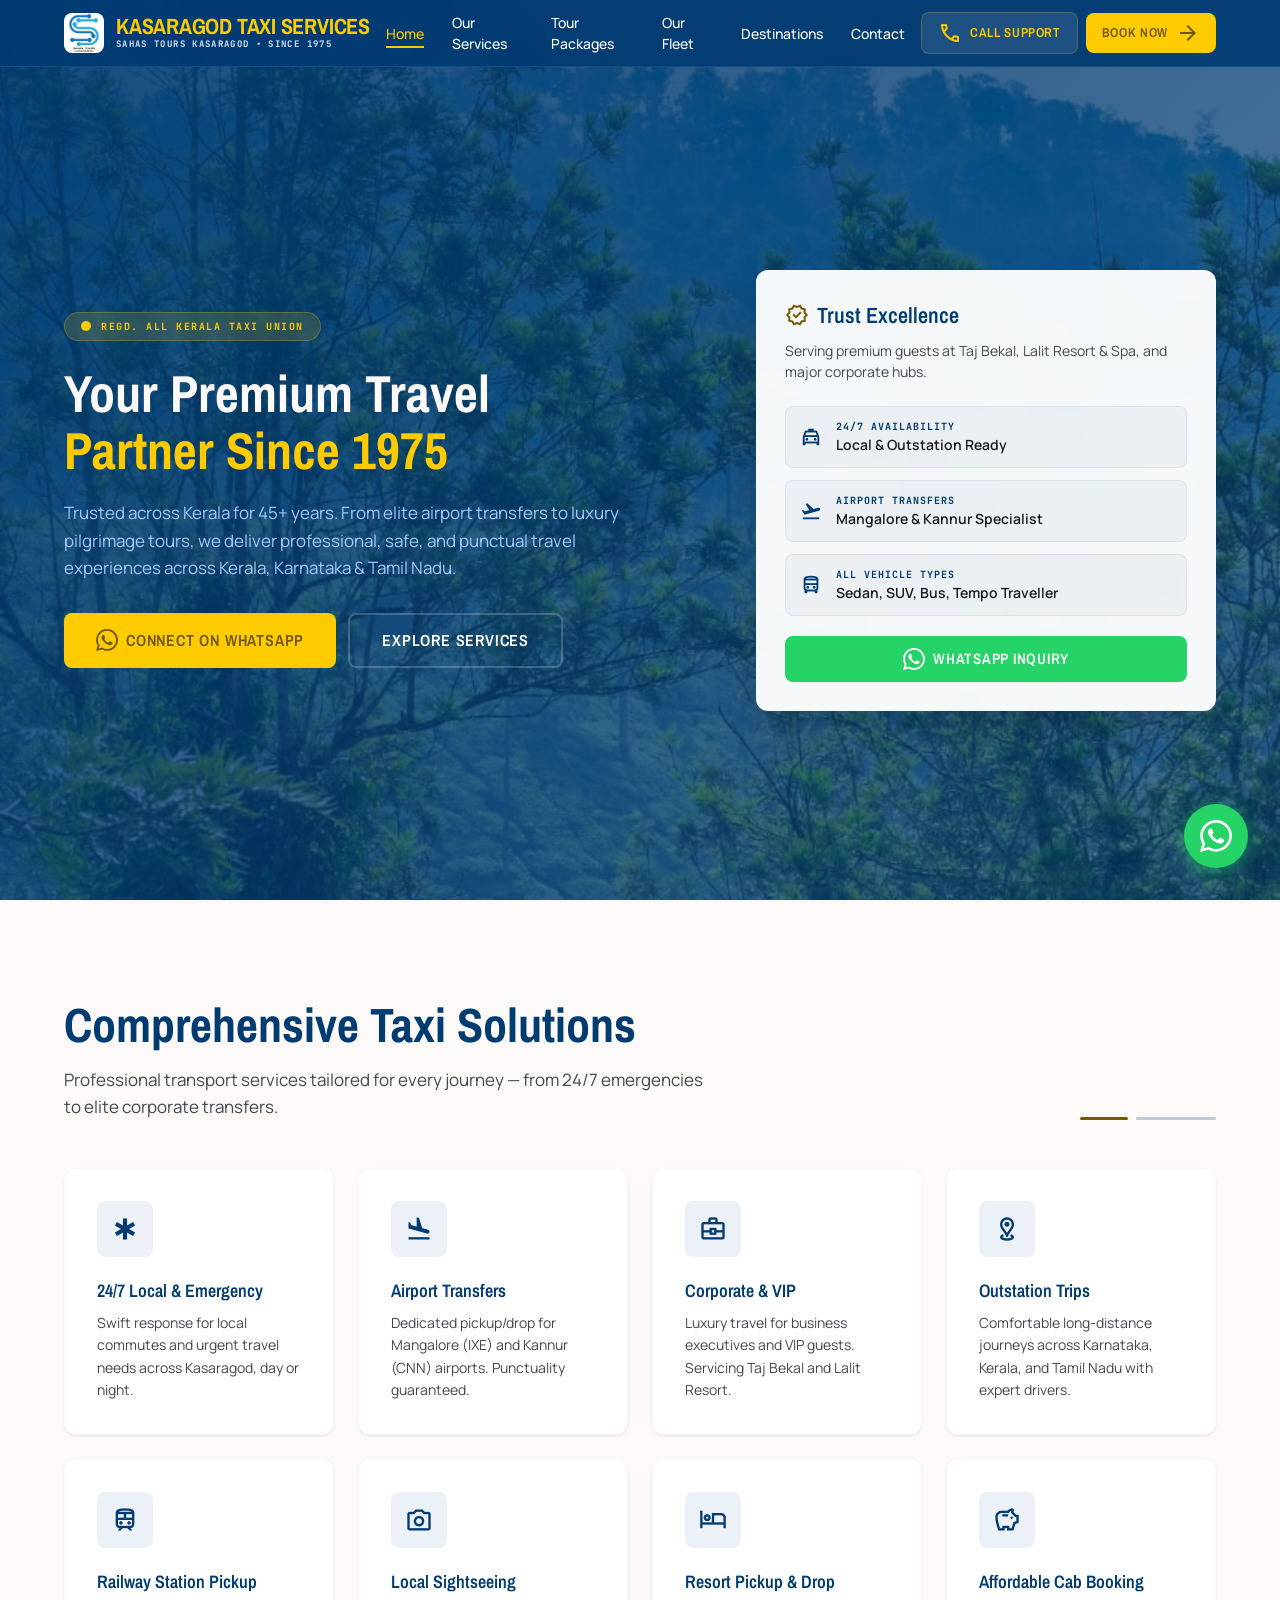
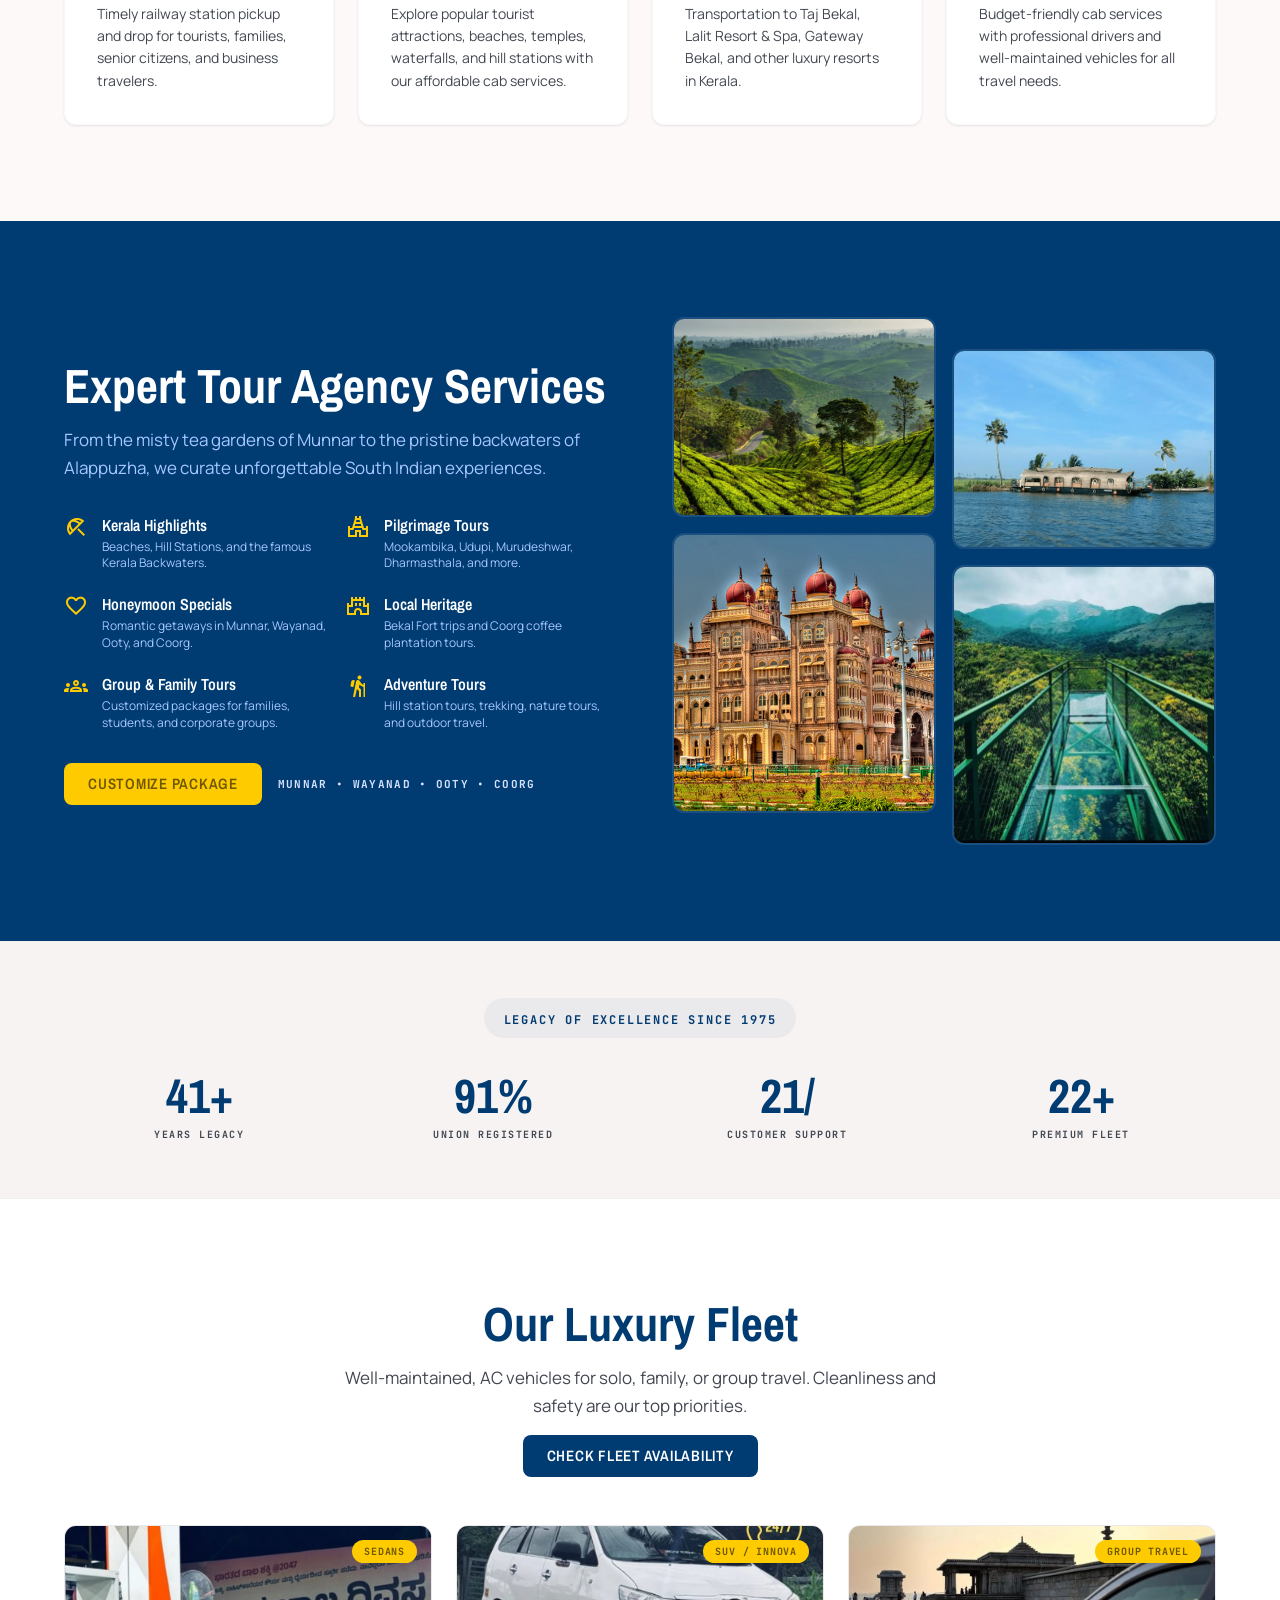
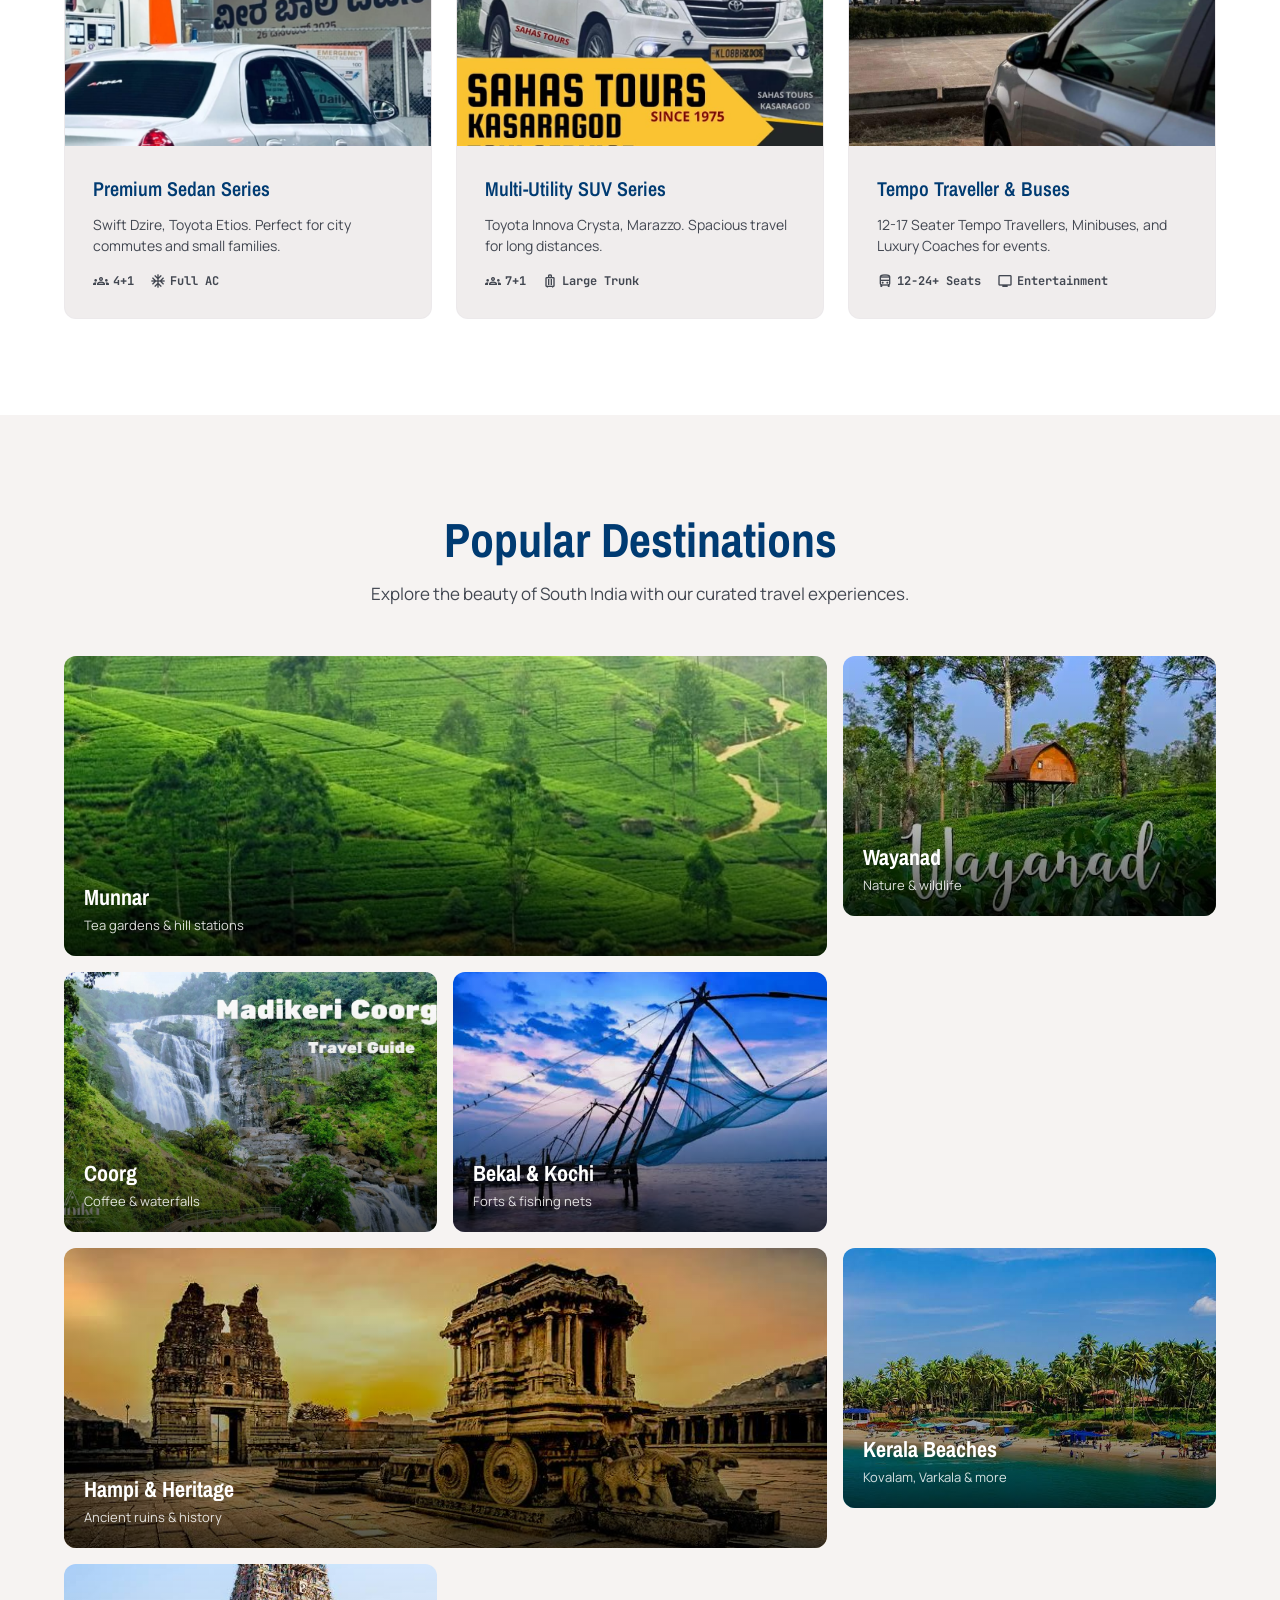
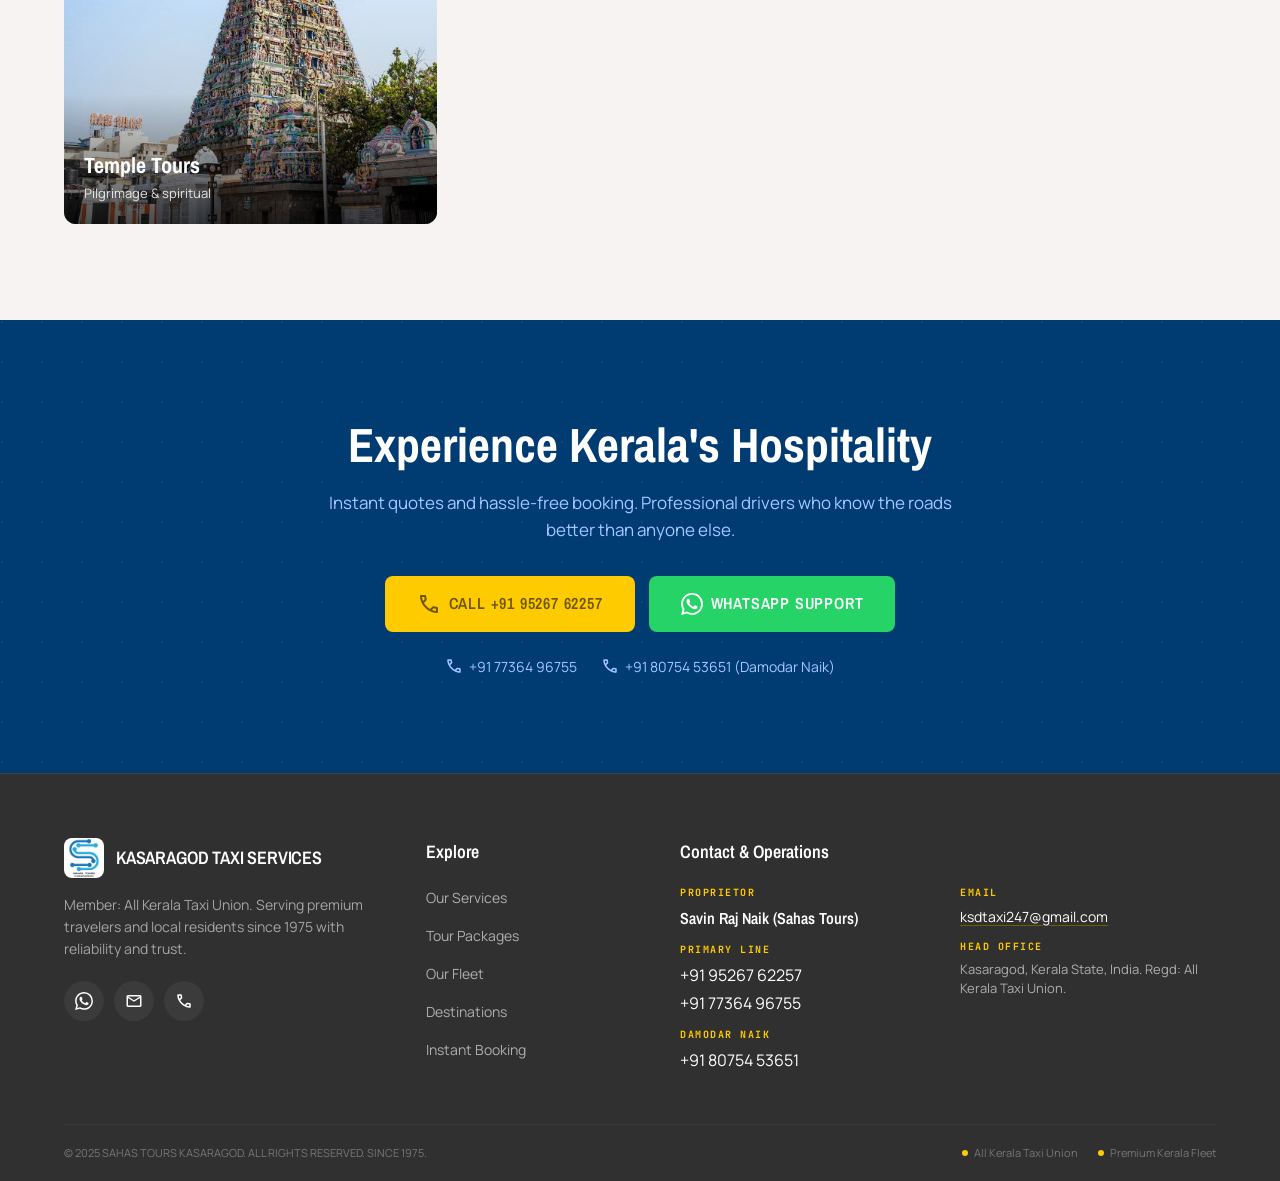
==== index.html @ 92fb3fad "first commit" ====
<!DOCTYPE html>
<html lang="en">
<head>
    <meta charset="UTF-8">
    <meta name="viewport" content="width=device-width, initial-scale=1.0">
    <title>KASARAGOD TAXI SERVICES – SAHAS TOURS KASARAGOD | Premium Taxi & Tour Services Since 1975</title>
    <meta name="description" content="KASARAGOD TAXI SERVICES SAHAS TOURS KASARAGOD offers 24/7 taxi services, airport transfers, Kerala tour packages, and outstation travel. Regd. All Kerala Taxi Union. Call +91 95267 62257.">
    <meta name="keywords" content="Kasaragod taxi, taxi service Kasaragod, Sahas Tours, Kerala tour packages, airport taxi Mangalore, airport taxi Kannur, outstation taxi, Bekal taxi, pilgrimage tours Kerala">
    <meta name="author" content="Kasaragod Taxi Services Sahas Tours Kasaragod">
    <meta name="robots" content="index, follow">

    <!-- Open Graph -->
    <meta property="og:title" content="KASARAGOD TAXI SERVICES – SAHAS TOURS KASARAGOD">
    <meta property="og:description" content="Premium 24/7 taxi & tour services in Kasaragod since 1975. Airport transfers, Kerala tours, outstation travel.">
    <meta property="og:type" content="website">
    <meta property="og:image" content="imgs/logo-blue.jpg">

    <!-- Fonts -->
    <link rel="preconnect" href="https://fonts.googleapis.com">
    <link rel="preconnect" href="https://fonts.gstatic.com" crossorigin>
    <link href="https://fonts.googleapis.com/css2?family=Archivo+Narrow:ital,wght@0,400;0,600;0,700;1,700&family=Manrope:wght@400;500;600;700&family=JetBrains+Mono:wght@700&display=swap" rel="stylesheet">
    <link href="https://fonts.googleapis.com/css2?family=Material+Symbols+Outlined:wght,FILL@100..700,0..1&display=swap" rel="stylesheet">

    <link rel="stylesheet" href="styles.css">
    <link rel="icon" type="image/jpeg" href="imgs/logo-blue.jpg">
</head>
<body>

    <!-- ===================== FLOATING WHATSAPP BUTTON ===================== -->
    <a href="https://wa.me/message/MFUY7YNBQMO7P1" target="_blank" rel="noopener noreferrer" class="whatsapp-float" id="whatsapp-float" aria-label="Chat on WhatsApp">
        <svg viewBox="0 0 24 24" fill="currentColor" width="32" height="32">
            <path d="M17.472 14.382c-.297-.149-1.758-.867-2.03-.967-.273-.099-.471-.148-.67.15-.197.297-.767.966-.94 1.164-.173.199-.347.223-.644.075-.297-.15-1.255-.463-2.39-1.475-.883-.788-1.48-1.761-1.653-2.059-.173-.297-.018-.458.13-.606.134-.133.298-.347.446-.52.149-.174.198-.298.298-.497.099-.198.05-.371-.025-.52-.075-.149-.669-1.612-.916-2.207-.242-.579-.487-.5-.669-.51-.173-.008-.371-.01-.57-.01-.198 0-.52.074-.792.372-.272.297-1.04 1.016-1.04 2.479 0 1.462 1.065 2.875 1.213 3.074.149.198 2.096 3.2 5.077 4.487.709.306 1.262.489 1.694.625.712.227 1.36.195 1.871.118.571-.085 1.758-.719 2.006-1.413.248-.694.248-1.289.173-1.413-.074-.124-.272-.198-.57-.347m-5.421 7.403h-.004a9.87 9.87 0 01-5.031-1.378l-.361-.214-3.741.982.998-3.648-.235-.374a9.86 9.86 0 01-1.51-5.26c.001-5.45 4.436-9.884 9.888-9.884 2.64 0 5.122 1.03 6.988 2.898a9.825 9.825 0 012.893 6.994c-.003 5.45-4.437 9.884-9.885 9.884m8.413-18.297A11.815 11.815 0 0012.05 0C5.495 0 .16 5.335.157 11.892c0 2.096.547 4.142 1.588 5.945L.057 24l6.305-1.654a11.882 11.882 0 005.683 1.448h.005c6.554 0 11.89-5.335 11.893-11.893a11.821 11.821 0 00-3.48-8.413Z"/>
        </svg>
    </a>

    <!-- ===================== HEADER / NAVIGATION ===================== -->
    <header class="header" id="header">
        <nav class="nav container">
            <a href="#home" class="nav__brand" id="nav-brand">
                <img src="imgs/logo-blue.jpg" alt="Sahas Tours Kasaragod Logo" class="nav__logo-img">
                <div class="nav__brand-text">
                    <span class="nav__title">KASARAGOD TAXI SERVICES</span>
                    <span class="nav__subtitle">SAHAS TOURS KASARAGOD • SINCE 1975</span>
                </div>
            </a>

            <div class="nav__links" id="nav-links">
                <a href="#home" class="nav__link nav__link--active">Home</a>
                <a href="#services" class="nav__link">Our Services</a>
                <a href="#tours" class="nav__link">Tour Packages</a>
                <a href="#fleet" class="nav__link">Our Fleet</a>
                <a href="#destinations" class="nav__link">Destinations</a>
                <a href="#contact" class="nav__link">Contact</a>
            </div>

            <div class="nav__actions">
                <a href="tel:+919526762257" class="btn btn--ghost-light btn--sm" id="nav-call-btn">
                    <span class="material-symbols-outlined">call</span>
                    <span class="btn__text-desktop">Call Support</span>
                </a>
                <a href="https://wa.me/message/MFUY7YNBQMO7P1" target="_blank" rel="noopener noreferrer" class="btn btn--gold btn--sm" id="nav-book-btn">
                    Book Now <span class="material-symbols-outlined">arrow_forward</span>
                </a>
                <button class="nav__hamburger" id="nav-hamburger" aria-label="Toggle navigation">
                    <span></span><span></span><span></span>
                </button>
            </div>
        </nav>

        <!-- Mobile Menu -->
        <div class="nav__mobile" id="nav-mobile">
            <a href="#home" class="nav__mobile-link">Home</a>
            <a href="#services" class="nav__mobile-link">Our Services</a>
            <a href="#tours" class="nav__mobile-link">Tour Packages</a>
            <a href="#fleet" class="nav__mobile-link">Our Fleet</a>
            <a href="#destinations" class="nav__mobile-link">Destinations</a>
            <a href="#contact" class="nav__mobile-link">Contact</a>
            <div class="nav__mobile-actions">
                <a href="tel:+919526762257" class="btn btn--gold btn--full">
                    <span class="material-symbols-outlined">call</span> Call +91 95267 62257
                </a>
                <a href="https://wa.me/message/MFUY7YNBQMO7P1" target="_blank" rel="noopener noreferrer" class="btn btn--whatsapp btn--full">
                    <svg viewBox="0 0 24 24" fill="currentColor" width="20" height="20"><path d="M17.472 14.382c-.297-.149-1.758-.867-2.03-.967-.273-.099-.471-.148-.67.15-.197.297-.767.966-.94 1.164-.173.199-.347.223-.644.075-.297-.15-1.255-.463-2.39-1.475-.883-.788-1.48-1.761-1.653-2.059-.173-.297-.018-.458.13-.606.134-.133.298-.347.446-.52.149-.174.198-.298.298-.497.099-.198.05-.371-.025-.52-.075-.149-.669-1.612-.916-2.207-.242-.579-.487-.5-.669-.51-.173-.008-.371-.01-.57-.01-.198 0-.52.074-.792.372-.272.297-1.04 1.016-1.04 2.479 0 1.462 1.065 2.875 1.213 3.074.149.198 2.096 3.2 5.077 4.487.709.306 1.262.489 1.694.625.712.227 1.36.195 1.871.118.571-.085 1.758-.719 2.006-1.413.248-.694.248-1.289.173-1.413-.074-.124-.272-.198-.57-.347m-5.421 7.403h-.004a9.87 9.87 0 01-5.031-1.378l-.361-.214-3.741.982.998-3.648-.235-.374a9.86 9.86 0 01-1.51-5.26c.001-5.45 4.436-9.884 9.888-9.884 2.64 0 5.122 1.03 6.988 2.898a9.825 9.825 0 012.893 6.994c-.003 5.45-4.437 9.884-9.885 9.884m8.413-18.297A11.815 11.815 0 0012.05 0C5.495 0 .16 5.335.157 11.892c0 2.096.547 4.142 1.588 5.945L.057 24l6.305-1.654a11.882 11.882 0 005.683 1.448h.005c6.554 0 11.89-5.335 11.893-11.893a11.821 11.821 0 00-3.48-8.413Z"/></svg>
                    WhatsApp Inquiry
                </a>
            </div>
        </div>
    </header>

    <main>
        <!-- ===================== HERO SECTION ===================== -->
        <section class="hero" id="home">
            <div class="hero__bg">
                <img src="imgs/kerala-road.jpg" alt="Sahas Tours Kasaragod Fleet" class="hero__bg-img">
                <div class="hero__overlay"></div>
            </div>
            <div class="hero__content container">
                <div class="hero__left">
                    <div class="hero__badge">
                        <span class="pulse-dot"></span>
                        <span class="hero__badge-text">REGD. ALL KERALA TAXI UNION</span>
                    </div>
                    <h1 class="hero__heading">
                        Your Premium Travel<br>
                        <span class="hero__heading--gold">Partner Since 1975</span>
                    </h1>
                    <p class="hero__description">
                        Trusted across Kerala for 45+ years. From elite airport transfers to luxury pilgrimage tours, we deliver professional, safe, and punctual travel experiences across Kerala, Karnataka & Tamil Nadu.
                    </p>
                    <div class="hero__cta">
                        <a href="https://wa.me/message/MFUY7YNBQMO7P1" target="_blank" rel="noopener noreferrer" class="btn btn--gold btn--lg" id="hero-whatsapp-btn">
                            <svg viewBox="0 0 24 24" fill="currentColor" width="22" height="22"><path d="M17.472 14.382c-.297-.149-1.758-.867-2.03-.967-.273-.099-.471-.148-.67.15-.197.297-.767.966-.94 1.164-.173.199-.347.223-.644.075-.297-.15-1.255-.463-2.39-1.475-.883-.788-1.48-1.761-1.653-2.059-.173-.297-.018-.458.13-.606.134-.133.298-.347.446-.52.149-.174.198-.298.298-.497.099-.198.05-.371-.025-.52-.075-.149-.669-1.612-.916-2.207-.242-.579-.487-.5-.669-.51-.173-.008-.371-.01-.57-.01-.198 0-.52.074-.792.372-.272.297-1.04 1.016-1.04 2.479 0 1.462 1.065 2.875 1.213 3.074.149.198 2.096 3.2 5.077 4.487.709.306 1.262.489 1.694.625.712.227 1.36.195 1.871.118.571-.085 1.758-.719 2.006-1.413.248-.694.248-1.289.173-1.413-.074-.124-.272-.198-.57-.347m-5.421 7.403h-.004a9.87 9.87 0 01-5.031-1.378l-.361-.214-3.741.982.998-3.648-.235-.374a9.86 9.86 0 01-1.51-5.26c.001-5.45 4.436-9.884 9.888-9.884 2.64 0 5.122 1.03 6.988 2.898a9.825 9.825 0 012.893 6.994c-.003 5.45-4.437 9.884-9.885 9.884m8.413-18.297A11.815 11.815 0 0012.05 0C5.495 0 .16 5.335.157 11.892c0 2.096.547 4.142 1.588 5.945L.057 24l6.305-1.654a11.882 11.882 0 005.683 1.448h.005c6.554 0 11.89-5.335 11.893-11.893a11.821 11.821 0 00-3.48-8.413Z"/></svg>
                            Connect on WhatsApp
                        </a>
                        <a href="#services" class="btn btn--outline-light btn--lg" id="hero-services-btn">Explore Services</a>
                    </div>
                </div>
                <div class="hero__right">
                    <div class="hero__card glass-card">
                        <h3 class="hero__card-title">
                            <span class="material-symbols-outlined" style="color: var(--secondary);">verified</span>
                            Trust Excellence
                        </h3>
                        <p class="hero__card-desc">Serving premium guests at Taj Bekal, Lalit Resort & Spa, and major corporate hubs.</p>
                        <div class="hero__card-features">
                            <div class="hero__card-feature">
                                <span class="material-symbols-outlined">local_taxi</span>
                                <div>
                                    <div class="hero__card-label">24/7 AVAILABILITY</div>
                                    <div class="hero__card-value">Local & Outstation Ready</div>
                                </div>
                            </div>
                            <div class="hero__card-feature">
                                <span class="material-symbols-outlined">flight_takeoff</span>
                                <div>
                                    <div class="hero__card-label">AIRPORT TRANSFERS</div>
                                    <div class="hero__card-value">Mangalore & Kannur Specialist</div>
                                </div>
                            </div>
                            <div class="hero__card-feature">
                                <span class="material-symbols-outlined">directions_bus</span>
                                <div>
                                    <div class="hero__card-label">ALL VEHICLE TYPES</div>
                                    <div class="hero__card-value">Sedan, SUV, Bus, Tempo Traveller</div>
                                </div>
                            </div>
                        </div>
                        <a href="https://wa.me/message/MFUY7YNBQMO7P1" target="_blank" rel="noopener noreferrer" class="btn btn--whatsapp btn--full" id="hero-card-whatsapp">
                            <svg viewBox="0 0 24 24" fill="currentColor" width="22" height="22"><path d="M17.472 14.382c-.297-.149-1.758-.867-2.03-.967-.273-.099-.471-.148-.67.15-.197.297-.767.966-.94 1.164-.173.199-.347.223-.644.075-.297-.15-1.255-.463-2.39-1.475-.883-.788-1.48-1.761-1.653-2.059-.173-.297-.018-.458.13-.606.134-.133.298-.347.446-.52.149-.174.198-.298.298-.497.099-.198.05-.371-.025-.52-.075-.149-.669-1.612-.916-2.207-.242-.579-.487-.5-.669-.51-.173-.008-.371-.01-.57-.01-.198 0-.52.074-.792.372-.272.297-1.04 1.016-1.04 2.479 0 1.462 1.065 2.875 1.213 3.074.149.198 2.096 3.2 5.077 4.487.709.306 1.262.489 1.694.625.712.227 1.36.195 1.871.118.571-.085 1.758-.719 2.006-1.413.248-.694.248-1.289.173-1.413-.074-.124-.272-.198-.57-.347m-5.421 7.403h-.004a9.87 9.87 0 01-5.031-1.378l-.361-.214-3.741.982.998-3.648-.235-.374a9.86 9.86 0 01-1.51-5.26c.001-5.45 4.436-9.884 9.888-9.884 2.64 0 5.122 1.03 6.988 2.898a9.825 9.825 0 012.893 6.994c-.003 5.45-4.437 9.884-9.885 9.884m8.413-18.297A11.815 11.815 0 0012.05 0C5.495 0 .16 5.335.157 11.892c0 2.096.547 4.142 1.588 5.945L.057 24l6.305-1.654a11.882 11.882 0 005.683 1.448h.005c6.554 0 11.89-5.335 11.893-11.893a11.821 11.821 0 00-3.48-8.413Z"/></svg>
                            WhatsApp Inquiry
                        </a>
                    </div>
                </div>
            </div>
        </section>

        <!-- ===================== SERVICES SECTION ===================== -->
        <section class="services" id="services">
            <div class="container">
                <div class="section-header">
                    <div class="section-header__text">
                        <h2 class="section-title">Comprehensive Taxi Solutions</h2>
                        <p class="section-subtitle">Professional transport services tailored for every journey — from 24/7 emergencies to elite corporate transfers.</p>
                    </div>
                    <div class="section-header__accent">
                        <div class="accent-line accent-line--gold"></div>
                        <div class="accent-line accent-line--grey"></div>
                    </div>
                </div>

                <div class="services__grid">
                    <div class="service-card" id="service-emergency">
                        <div class="service-card__icon">
                            <span class="material-symbols-outlined">emergency</span>
                        </div>
                        <h4 class="service-card__title">24/7 Local & Emergency</h4>
                        <p class="service-card__desc">Swift response for local commutes and urgent travel needs across Kasaragod, day or night.</p>
                    </div>
                    <div class="service-card" id="service-airport">
                        <div class="service-card__icon">
                            <span class="material-symbols-outlined">flight_land</span>
                        </div>
                        <h4 class="service-card__title">Airport Transfers</h4>
                        <p class="service-card__desc">Dedicated pickup/drop for Mangalore (IXE) and Kannur (CNN) airports. Punctuality guaranteed.</p>
                    </div>
                    <div class="service-card" id="service-corporate">
                        <div class="service-card__icon">
                            <span class="material-symbols-outlined">business_center</span>
                        </div>
                        <h4 class="service-card__title">Corporate & VIP</h4>
                        <p class="service-card__desc">Luxury travel for business executives and VIP guests. Servicing Taj Bekal and Lalit Resort.</p>
                    </div>
                    <div class="service-card" id="service-outstation">
                        <div class="service-card__icon">
                            <span class="material-symbols-outlined">distance</span>
                        </div>
                        <h4 class="service-card__title">Outstation Trips</h4>
                        <p class="service-card__desc">Comfortable long-distance journeys across Karnataka, Kerala, and Tamil Nadu with expert drivers.</p>
                    </div>
                    <div class="service-card" id="service-railway">
                        <div class="service-card__icon">
                            <span class="material-symbols-outlined">train</span>
                        </div>
                        <h4 class="service-card__title">Railway Station Pickup</h4>
                        <p class="service-card__desc">Timely railway station pickup and drop for tourists, families, senior citizens, and business travelers.</p>
                    </div>
                    <div class="service-card" id="service-sightseeing">
                        <div class="service-card__icon">
                            <span class="material-symbols-outlined">photo_camera</span>
                        </div>
                        <h4 class="service-card__title">Local Sightseeing</h4>
                        <p class="service-card__desc">Explore popular tourist attractions, beaches, temples, waterfalls, and hill stations with our affordable cab services.</p>
                    </div>
                    <div class="service-card" id="service-resort">
                        <div class="service-card__icon">
                            <span class="material-symbols-outlined">hotel</span>
                        </div>
                        <h4 class="service-card__title">Resort Pickup & Drop</h4>
                        <p class="service-card__desc">Transportation to Taj Bekal, Lalit Resort & Spa, Gateway Bekal, and other luxury resorts in Kerala.</p>
                    </div>
                    <div class="service-card" id="service-cab-booking">
                        <div class="service-card__icon">
                            <span class="material-symbols-outlined">savings</span>
                        </div>
                        <h4 class="service-card__title">Affordable Cab Booking</h4>
                        <p class="service-card__desc">Budget-friendly cab services with professional drivers and well-maintained vehicles for all travel needs.</p>
                    </div>
                </div>
            </div>
        </section>

        <!-- ===================== TOUR AGENCY SECTION ===================== -->
        <section class="tours" id="tours">
            <div class="container">
                <div class="tours__layout">
                    <div class="tours__info">
                        <h2 class="section-title section-title--light">Expert Tour Agency Services</h2>
                        <p class="tours__desc">From the misty tea gardens of Munnar to the pristine backwaters of Alappuzha, we curate unforgettable South Indian experiences.</p>

                        <div class="tours__highlights">
                            <div class="tour-highlight">
                                <span class="material-symbols-outlined tour-highlight__icon">beach_access</span>
                                <div>
                                    <h5 class="tour-highlight__title">Kerala Highlights</h5>
                                    <p class="tour-highlight__desc">Beaches, Hill Stations, and the famous Kerala Backwaters.</p>
                                </div>
                            </div>
                            <div class="tour-highlight">
                                <span class="material-symbols-outlined tour-highlight__icon">temple_hindu</span>
                                <div>
                                    <h5 class="tour-highlight__title">Pilgrimage Tours</h5>
                                    <p class="tour-highlight__desc">Mookambika, Udupi, Murudeshwar, Dharmasthala, and more.</p>
                                </div>
                            </div>
                            <div class="tour-highlight">
                                <span class="material-symbols-outlined tour-highlight__icon">favorite</span>
                                <div>
                                    <h5 class="tour-highlight__title">Honeymoon Specials</h5>
                                    <p class="tour-highlight__desc">Romantic getaways in Munnar, Wayanad, Ooty, and Coorg.</p>
                                </div>
                            </div>
                            <div class="tour-highlight">
                                <span class="material-symbols-outlined tour-highlight__icon">castle</span>
                                <div>
                                    <h5 class="tour-highlight__title">Local Heritage</h5>
                                    <p class="tour-highlight__desc">Bekal Fort trips and Coorg coffee plantation tours.</p>
                                </div>
                            </div>
                            <div class="tour-highlight">
                                <span class="material-symbols-outlined tour-highlight__icon">groups</span>
                                <div>
                                    <h5 class="tour-highlight__title">Group & Family Tours</h5>
                                    <p class="tour-highlight__desc">Customized packages for families, students, and corporate groups.</p>
                                </div>
                            </div>
                            <div class="tour-highlight">
                                <span class="material-symbols-outlined tour-highlight__icon">hiking</span>
                                <div>
                                    <h5 class="tour-highlight__title">Adventure Tours</h5>
                                    <p class="tour-highlight__desc">Hill station tours, trekking, nature tours, and outdoor travel.</p>
                                </div>
                            </div>
                        </div>

                        <div class="tours__cta">
                            <a href="https://wa.me/message/MFUY7YNBQMO7P1" target="_blank" rel="noopener noreferrer" class="btn btn--gold" id="tours-customize-btn">Customize Package</a>
                            <span class="tours__destinations-label">MUNNAR • WAYANAD • OOTY • COORG</span>
                        </div>
                    </div>

                    <div class="tours__gallery">
                        <div class="tours__gallery-col">
                            <img src="imgs/tea-gardens.jpg" alt="Munnar Tea Gardens" class="tours__gallery-img" loading="lazy">
                            <img src="imgs/mysore-palace.jpg" alt="Mysore Palace Heritage" class="tours__gallery-img" loading="lazy">
                        </div>
                        <div class="tours__gallery-col tours__gallery-col--offset">
                            <img src="imgs/houseboat.jpg" alt="Kerala Houseboat Experience" class="tours__gallery-img" loading="lazy">
                            <img src="imgs/glass-bridge.jpg" alt="Wayanad Skywalk" class="tours__gallery-img" loading="lazy">
                        </div>
                    </div>
                </div>
            </div>
        </section>

        <!-- ===================== HERITAGE / STATS SECTION ===================== -->
        <section class="heritage" id="heritage">
            <div class="container">
                <div class="heritage__badge">
                    <span class="heritage__badge-text">LEGACY OF EXCELLENCE SINCE 1975</span>
                </div>
                <div class="heritage__stats">
                    <div class="stat" id="stat-years">
                        <div class="stat__number">45+</div>
                        <div class="stat__label">YEARS LEGACY</div>
                    </div>
                    <div class="stat" id="stat-registered">
                        <div class="stat__number">100%</div>
                        <div class="stat__label">UNION REGISTERED</div>
                    </div>
                    <div class="stat" id="stat-support">
                        <div class="stat__number">24/7</div>
                        <div class="stat__label">CUSTOMER SUPPORT</div>
                    </div>
                    <div class="stat" id="stat-fleet">
                        <div class="stat__number">25+</div>
                        <div class="stat__label">PREMIUM FLEET</div>
                    </div>
                </div>
            </div>
        </section>

        <!-- ===================== FLEET SECTION ===================== -->
        <section class="fleet" id="fleet">
            <div class="container">
                <div class="section-header section-header--center">
                    <div class="section-header__text">
                        <h2 class="section-title">Our Luxury Fleet</h2>
                        <p class="section-subtitle">Well-maintained, AC vehicles for solo, family, or group travel. Cleanliness and safety are our top priorities.</p>
                    </div>
                    <a href="https://wa.me/message/MFUY7YNBQMO7P1" target="_blank" rel="noopener noreferrer" class="btn btn--primary" id="fleet-availability-btn">Check Fleet Availability</a>
                </div>

                <div class="fleet__grid">
                    <!-- Sedan -->
                    <div class="fleet-card" id="fleet-sedan">
                        <div class="fleet-card__img-wrapper">
                            <img src="imgs/sedan-etios.jpg" alt="Premium Sedan - Toyota Etios" class="fleet-card__img" loading="lazy">
                            <span class="fleet-card__badge">SEDANS</span>
                        </div>
                        <div class="fleet-card__body">
                            <h4 class="fleet-card__title">Premium Sedan Series</h4>
                            <p class="fleet-card__desc">Swift Dzire, Toyota Etios. Perfect for city commutes and small families.</p>
                            <div class="fleet-card__specs">
                                <span class="fleet-card__spec"><span class="material-symbols-outlined">groups</span> 4+1</span>
                                <span class="fleet-card__spec"><span class="material-symbols-outlined">ac_unit</span> Full AC</span>
                            </div>
                        </div>
                    </div>
                    <!-- SUV / Innova -->
                    <div class="fleet-card" id="fleet-suv">
                        <div class="fleet-card__img-wrapper">
                            <img src="imgs/fleet-etios-innova.jpg" alt="Multi-Utility SUV - Toyota Innova" class="fleet-card__img" loading="lazy">
                            <span class="fleet-card__badge">SUV / INNOVA</span>
                        </div>
                        <div class="fleet-card__body">
                            <h4 class="fleet-card__title">Multi-Utility SUV Series</h4>
                            <p class="fleet-card__desc">Toyota Innova Crysta, Marazzo. Spacious travel for long distances.</p>
                            <div class="fleet-card__specs">
                                <span class="fleet-card__spec"><span class="material-symbols-outlined">groups</span> 7+1</span>
                                <span class="fleet-card__spec"><span class="material-symbols-outlined">luggage</span> Large Trunk</span>
                            </div>
                        </div>
                    </div>
                    <!-- Tempo Traveler -->
                    <div class="fleet-card" id="fleet-tempo">
                        <div class="fleet-card__img-wrapper">
                            <img src="imgs/sedan-heritage.jpg" alt="Tempo Traveler & Buses" class="fleet-card__img" loading="lazy">
                            <span class="fleet-card__badge">GROUP TRAVEL</span>
                        </div>
                        <div class="fleet-card__body">
                            <h4 class="fleet-card__title">Tempo Traveller & Buses</h4>
                            <p class="fleet-card__desc">12-17 Seater Tempo Travellers, Minibuses, and Luxury Coaches for events.</p>
                            <div class="fleet-card__specs">
                                <span class="fleet-card__spec"><span class="material-symbols-outlined">directions_bus</span> 12-24+ Seats</span>
                                <span class="fleet-card__spec"><span class="material-symbols-outlined">tv</span> Entertainment</span>
                            </div>
                        </div>
                    </div>
                </div>
            </div>
        </section>

        <!-- ===================== DESTINATIONS SECTION ===================== -->
        <section class="destinations" id="destinations">
            <div class="container">
                <div class="section-header section-header--center">
                    <div class="section-header__text">
                        <h2 class="section-title">Popular Destinations</h2>
                        <p class="section-subtitle">Explore the beauty of South India with our curated travel experiences.</p>
                    </div>
                </div>

                <div class="destinations__grid">
                    <a href="https://wa.me/message/MFUY7YNBQMO7P1" target="_blank" rel="noopener noreferrer" class="dest-card dest-card--wide" id="dest-munnar">
                        <img src="imgs/munnar-tea.jpg" alt="Munnar Tea Gardens" class="dest-card__img" loading="lazy">
                        <div class="dest-card__overlay">
                            <h4 class="dest-card__title">Munnar</h4>
                            <p class="dest-card__desc">Tea gardens & hill stations</p>
                        </div>
                    </a>
                    <a href="https://wa.me/message/MFUY7YNBQMO7P1" target="_blank" rel="noopener noreferrer" class="dest-card" id="dest-wayanad">
                        <img src="imgs/wayanad.jpg" alt="Wayanad" class="dest-card__img" loading="lazy">
                        <div class="dest-card__overlay">
                            <h4 class="dest-card__title">Wayanad</h4>
                            <p class="dest-card__desc">Nature & wildlife</p>
                        </div>
                    </a>
                    <a href="https://wa.me/message/MFUY7YNBQMO7P1" target="_blank" rel="noopener noreferrer" class="dest-card" id="dest-coorg">
                        <img src="imgs/coorg-falls.jpg" alt="Coorg Waterfalls" class="dest-card__img" loading="lazy">
                        <div class="dest-card__overlay">
                            <h4 class="dest-card__title">Coorg</h4>
                            <p class="dest-card__desc">Coffee & waterfalls</p>
                        </div>
                    </a>
                    <a href="https://wa.me/message/MFUY7YNBQMO7P1" target="_blank" rel="noopener noreferrer" class="dest-card" id="dest-bekal">
                        <img src="imgs/kochi-nets.jpg" alt="Bekal & Kochi" class="dest-card__img" loading="lazy">
                        <div class="dest-card__overlay">
                            <h4 class="dest-card__title">Bekal & Kochi</h4>
                            <p class="dest-card__desc">Forts & fishing nets</p>
                        </div>
                    </a>
                    <a href="https://wa.me/message/MFUY7YNBQMO7P1" target="_blank" rel="noopener noreferrer" class="dest-card dest-card--wide" id="dest-hampi">
                        <img src="imgs/hampi-chariot.jpg" alt="Hampi Heritage" class="dest-card__img" loading="lazy">
                        <div class="dest-card__overlay">
                            <h4 class="dest-card__title">Hampi & Heritage</h4>
                            <p class="dest-card__desc">Ancient ruins & history</p>
                        </div>
                    </a>
                    <a href="https://wa.me/message/MFUY7YNBQMO7P1" target="_blank" rel="noopener noreferrer" class="dest-card" id="dest-beach">
                        <img src="imgs/beach-tropical.jpg" alt="Kerala Beaches" class="dest-card__img" loading="lazy">
                        <div class="dest-card__overlay">
                            <h4 class="dest-card__title">Kerala Beaches</h4>
                            <p class="dest-card__desc">Kovalam, Varkala & more</p>
                        </div>
                    </a>
                    <a href="https://wa.me/message/MFUY7YNBQMO7P1" target="_blank" rel="noopener noreferrer" class="dest-card" id="dest-temple">
                        <img src="imgs/temple-gopuram.jpg" alt="Temple Tours" class="dest-card__img" loading="lazy">
                        <div class="dest-card__overlay">
                            <h4 class="dest-card__title">Temple Tours</h4>
                            <p class="dest-card__desc">Pilgrimage & spiritual</p>
                        </div>
                    </a>
                </div>
            </div>
        </section>

        <!-- ===================== CTA SECTION ===================== -->
        <section class="cta" id="cta">
            <div class="cta__pattern"></div>
            <div class="container cta__content">
                <h2 class="cta__heading">Experience Kerala's Hospitality</h2>
                <p class="cta__desc">Instant quotes and hassle-free booking. Professional drivers who know the roads better than anyone else.</p>
                <div class="cta__buttons">
                    <a href="tel:+919526762257" class="btn btn--gold btn--lg" id="cta-call-btn">
                        <span class="material-symbols-outlined">call</span> Call +91 95267 62257
                    </a>
                    <a href="https://wa.me/message/MFUY7YNBQMO7P1" target="_blank" rel="noopener noreferrer" class="btn btn--whatsapp btn--lg" id="cta-whatsapp-btn">
                        <svg viewBox="0 0 24 24" fill="currentColor" width="22" height="22"><path d="M17.472 14.382c-.297-.149-1.758-.867-2.03-.967-.273-.099-.471-.148-.67.15-.197.297-.767.966-.94 1.164-.173.199-.347.223-.644.075-.297-.15-1.255-.463-2.39-1.475-.883-.788-1.48-1.761-1.653-2.059-.173-.297-.018-.458.13-.606.134-.133.298-.347.446-.52.149-.174.198-.298.298-.497.099-.198.05-.371-.025-.52-.075-.149-.669-1.612-.916-2.207-.242-.579-.487-.5-.669-.51-.173-.008-.371-.01-.57-.01-.198 0-.52.074-.792.372-.272.297-1.04 1.016-1.04 2.479 0 1.462 1.065 2.875 1.213 3.074.149.198 2.096 3.2 5.077 4.487.709.306 1.262.489 1.694.625.712.227 1.36.195 1.871.118.571-.085 1.758-.719 2.006-1.413.248-.694.248-1.289.173-1.413-.074-.124-.272-.198-.57-.347m-5.421 7.403h-.004a9.87 9.87 0 01-5.031-1.378l-.361-.214-3.741.982.998-3.648-.235-.374a9.86 9.86 0 01-1.51-5.26c.001-5.45 4.436-9.884 9.888-9.884 2.64 0 5.122 1.03 6.988 2.898a9.825 9.825 0 012.893 6.994c-.003 5.45-4.437 9.884-9.885 9.884m8.413-18.297A11.815 11.815 0 0012.05 0C5.495 0 .16 5.335.157 11.892c0 2.096.547 4.142 1.588 5.945L.057 24l6.305-1.654a11.882 11.882 0 005.683 1.448h.005c6.554 0 11.89-5.335 11.893-11.893a11.821 11.821 0 00-3.48-8.413Z"/></svg>
                        WhatsApp Support
                    </a>
                </div>
                <div class="cta__secondary-contacts">
                    <a href="tel:+917736496755" class="cta__secondary-link">
                        <span class="material-symbols-outlined">call</span> +91 77364 96755
                    </a>
                    <a href="tel:+918075453651" class="cta__secondary-link">
                        <span class="material-symbols-outlined">call</span> +91 80754 53651 (Damodar Naik)
                    </a>
                </div>
            </div>
        </section>
    </main>

    <!-- ===================== FOOTER ===================== -->
    <footer class="footer" id="contact">
        <div class="container">
            <div class="footer__grid">
                <div class="footer__brand">
                    <div class="footer__logo-area">
                        <img src="imgs/logo-blue.jpg" alt="Sahas Tours Logo" class="footer__logo-img">
                        <div class="footer__brand-name">KASARAGOD TAXI SERVICES</div>
                    </div>
                    <p class="footer__brand-desc">Member: All Kerala Taxi Union. Serving premium travelers and local residents since 1975 with reliability and trust.</p>
                    <div class="footer__social">
                        <a href="https://wa.me/message/MFUY7YNBQMO7P1" target="_blank" rel="noopener noreferrer" class="footer__social-link" aria-label="WhatsApp">
                            <svg viewBox="0 0 24 24" fill="currentColor" width="18" height="18"><path d="M17.472 14.382c-.297-.149-1.758-.867-2.03-.967-.273-.099-.471-.148-.67.15-.197.297-.767.966-.94 1.164-.173.199-.347.223-.644.075-.297-.15-1.255-.463-2.39-1.475-.883-.788-1.48-1.761-1.653-2.059-.173-.297-.018-.458.13-.606.134-.133.298-.347.446-.52.149-.174.198-.298.298-.497.099-.198.05-.371-.025-.52-.075-.149-.669-1.612-.916-2.207-.242-.579-.487-.5-.669-.51-.173-.008-.371-.01-.57-.01-.198 0-.52.074-.792.372-.272.297-1.04 1.016-1.04 2.479 0 1.462 1.065 2.875 1.213 3.074.149.198 2.096 3.2 5.077 4.487.709.306 1.262.489 1.694.625.712.227 1.36.195 1.871.118.571-.085 1.758-.719 2.006-1.413.248-.694.248-1.289.173-1.413-.074-.124-.272-.198-.57-.347m-5.421 7.403h-.004a9.87 9.87 0 01-5.031-1.378l-.361-.214-3.741.982.998-3.648-.235-.374a9.86 9.86 0 01-1.51-5.26c.001-5.45 4.436-9.884 9.888-9.884 2.64 0 5.122 1.03 6.988 2.898a9.825 9.825 0 012.893 6.994c-.003 5.45-4.437 9.884-9.885 9.884m8.413-18.297A11.815 11.815 0 0012.05 0C5.495 0 .16 5.335.157 11.892c0 2.096.547 4.142 1.588 5.945L.057 24l6.305-1.654a11.882 11.882 0 005.683 1.448h.005c6.554 0 11.89-5.335 11.893-11.893a11.821 11.821 0 00-3.48-8.413Z"/></svg>
                        </a>
                        <a href="mailto:ksdtaxi247@gmail.com" class="footer__social-link" aria-label="Email">
                            <span class="material-symbols-outlined">mail</span>
                        </a>
                        <a href="tel:+919526762257" class="footer__social-link" aria-label="Call">
                            <span class="material-symbols-outlined">call</span>
                        </a>
                    </div>
                </div>

                <div class="footer__col">
                    <h5 class="footer__heading">Explore</h5>
                    <ul class="footer__list">
                        <li><a href="#services" class="footer__link">Our Services</a></li>
                        <li><a href="#tours" class="footer__link">Tour Packages</a></li>
                        <li><a href="#fleet" class="footer__link">Our Fleet</a></li>
                        <li><a href="#destinations" class="footer__link">Destinations</a></li>
                        <li><a href="https://wa.me/message/MFUY7YNBQMO7P1" target="_blank" rel="noopener noreferrer" class="footer__link">Instant Booking</a></li>
                    </ul>
                </div>

                <div class="footer__col footer__col--contact">
                    <h5 class="footer__heading">Contact & Operations</h5>
                    <div class="footer__contact-grid">
                        <div>
                            <div class="footer__label">PROPRIETOR</div>
                            <div class="footer__value">Savin Raj Naik (Sahas Tours)</div>
                            <div class="footer__label" style="margin-top: 12px;">PRIMARY LINE</div>
                            <a href="tel:+919526762257" class="footer__phone">+91 95267 62257</a>
                            <a href="tel:+917736496755" class="footer__phone">+91 77364 96755</a>
                            <div class="footer__label" style="margin-top: 12px;">DAMODAR NAIK</div>
                            <a href="tel:+918075453651" class="footer__phone">+91 80754 53651</a>
                        </div>
                        <div>
                            <div class="footer__label">EMAIL</div>
                            <a href="mailto:ksdtaxi247@gmail.com" class="footer__email">ksdtaxi247@gmail.com</a>
                            <div class="footer__label" style="margin-top: 12px;">HEAD OFFICE</div>
                            <div class="footer__address">Kasaragod, Kerala State, India. Regd: All Kerala Taxi Union.</div>
                        </div>
                    </div>
                </div>
            </div>

            <div class="footer__bottom">
                <p>© 2025 SAHAS TOURS KASARAGOD. ALL RIGHTS RESERVED. SINCE 1975.</p>
                <div class="footer__bottom-badges">
                    <span class="footer__bottom-badge"><span class="footer__dot"></span> All Kerala Taxi Union</span>
                    <span class="footer__bottom-badge"><span class="footer__dot"></span> Premium Kerala Fleet</span>
                </div>
            </div>
        </div>
    </footer>

    <script src="script.js"></script>
</body>
</html>
---- styles.css ----
/* ============================================================
   KASARAGOD TAXI SERVICES – SAHAS TOURS KASARAGOD
   Design System: Deep Blue & Gold | Corporate Modern
   ============================================================ */

/* ── CSS CUSTOM PROPERTIES (DESIGN TOKENS) ── */
:root {
    /* Primary Colors */
    --primary:              #003b72;
    --primary-container:    #00529b;
    --primary-fixed:        #d5e3ff;
    --primary-fixed-dim:    #a6c8ff;
    --on-primary:           #ffffff;
    --on-primary-fixed:     #001c3b;

    /* Secondary Colors */
    --secondary:            #745b00;
    --secondary-container:  #fecb00;
    --on-secondary:         #ffffff;
    --on-secondary-container: #6e5700;
    --secondary-fixed:      #ffe08b;

    /* Tertiary Colors */
    --tertiary:             #393b3b;
    --tertiary-container:   #515252;

    /* Surface Colors */
    --surface:              #fcf9f8;
    --surface-container:    #f0eded;
    --surface-container-low:#f6f3f2;
    --surface-container-high:#eae7e7;
    --surface-variant:      #e5e2e1;

    /* On-Surface Colors */
    --on-surface:           #1c1b1b;
    --on-surface-variant:   #424751;
    --inverse-surface:      #313030;
    --inverse-on-surface:   #f3f0ef;

    /* Outline */
    --outline:              #727782;
    --outline-variant:      #c2c6d3;

    /* Utility Colors */
    --whatsapp:             #25D366;
    --error:                #ba1a1a;

    /* Typography */
    --font-headline:        'Archivo Narrow', 'Arial Narrow', sans-serif;
    --font-body:            'Manrope', 'Segoe UI', sans-serif;
    --font-mono:            'JetBrains Mono', 'Courier New', monospace;

    /* Spacing (8px Grid) */
    --unit:                 8px;
    --gutter:               24px;
    --container-max:        1280px;
    --margin-mobile:        16px;
    --margin-desktop:       64px;

    /* Borders */
    --radius-sm:            2px;
    --radius:               4px;
    --radius-md:            6px;
    --radius-lg:            8px;
    --radius-xl:            12px;
    --radius-full:          9999px;

    /* Shadows */
    --shadow-sm:            0 1px 3px rgba(0,0,0,0.06), 0 1px 2px rgba(0,0,0,0.04);
    --shadow-md:            0 4px 12px rgba(0,0,0,0.08);
    --shadow-lg:            0 8px 24px rgba(0,0,0,0.12);
    --shadow-xl:            0 12px 40px rgba(0,0,0,0.16);
    --shadow-blue:          0 8px 24px rgba(0,59,114,0.25);

    /* Transitions */
    --ease:                 cubic-bezier(0.4, 0, 0.2, 1);
    --duration:             300ms;
}

/* ── RESET & BASE ── */
*,
*::before,
*::after {
    margin: 0;
    padding: 0;
    box-sizing: border-box;
}

html {
    scroll-behavior: smooth;
    -webkit-text-size-adjust: 100%;
}

body {
    font-family: var(--font-body);
    font-size: 16px;
    font-weight: 400;
    line-height: 1.5;
    color: var(--on-surface);
    background: var(--surface);
    overflow-x: hidden;
    -webkit-font-smoothing: antialiased;
    -moz-osx-font-smoothing: grayscale;
}

::selection {
    background: var(--secondary-container);
    color: var(--on-secondary-container);
}

img {
    max-width: 100%;
    height: auto;
    display: block;
}

a {
    text-decoration: none;
    color: inherit;
}

ul {
    list-style: none;
}

/* ── MATERIAL ICONS ── */
.material-symbols-outlined {
    font-variation-settings: 'FILL' 0, 'wght' 400, 'GRAD' 0, 'opsz' 24;
    vertical-align: middle;
    flex-shrink: 0;
}

/* ── CONTAINER ── */
.container {
    max-width: var(--container-max);
    margin: 0 auto;
    padding-left: var(--margin-mobile);
    padding-right: var(--margin-mobile);
}

@media (min-width: 768px) {
    .container {
        padding-left: var(--gutter);
        padding-right: var(--gutter);
    }
}

@media (min-width: 1024px) {
    .container {
        padding-left: var(--margin-desktop);
        padding-right: var(--margin-desktop);
    }
}


/* ============================================================
   BUTTONS
   ============================================================ */
.btn {
    display: inline-flex;
    align-items: center;
    justify-content: center;
    gap: 8px;
    font-family: var(--font-headline);
    font-weight: 600;
    font-size: 15px;
    text-transform: uppercase;
    letter-spacing: 0.05em;
    border: none;
    border-radius: var(--radius-lg);
    cursor: pointer;
    transition: all var(--duration) var(--ease);
    white-space: nowrap;
    padding: 12px 24px;
    line-height: 1.2;
}

.btn--sm { padding: 8px 16px; font-size: 13px; }
.btn--lg { padding: 16px 32px; font-size: 16px; }
.btn--full { width: 100%; }

.btn--primary {
    background: var(--primary);
    color: var(--on-primary);
}
.btn--primary:hover {
    background: var(--primary-container);
    box-shadow: var(--shadow-blue);
    transform: translateY(-1px);
}

.btn--gold {
    background: var(--secondary-container);
    color: var(--on-secondary-container);
}
.btn--gold:hover {
    background: var(--secondary);
    color: var(--on-secondary);
    box-shadow: var(--shadow-lg);
    transform: translateY(-1px);
}

.btn--whatsapp {
    background: var(--whatsapp);
    color: #fff;
}
.btn--whatsapp:hover {
    opacity: 0.9;
    box-shadow: 0 8px 24px rgba(37,211,102,0.35);
    transform: translateY(-1px);
}

.btn--ghost-light {
    background: rgba(255,255,255,0.1);
    color: var(--secondary-container);
    border: 1px solid rgba(254,203,0,0.2);
}
.btn--ghost-light:hover {
    background: rgba(255,255,255,0.2);
}

.btn--outline-light {
    background: transparent;
    color: #fff;
    border: 2px solid rgba(255,255,255,0.2);
}
.btn--outline-light:hover {
    background: rgba(255,255,255,0.1);
    border-color: rgba(255,255,255,0.4);
}


/* ============================================================
   ANIMATIONS
   ============================================================ */
@keyframes pulse {
    0%   { transform: scale(0.95); box-shadow: 0 0 0 0 rgba(254,203,0,0.7); }
    70%  { transform: scale(1);    box-shadow: 0 0 0 10px rgba(254,203,0,0); }
    100% { transform: scale(0.95); box-shadow: 0 0 0 0 rgba(254,203,0,0); }
}

@keyframes float {
    0%, 100% { transform: translateY(0); }
    50%      { transform: translateY(-6px); }
}

@keyframes fadeInUp {
    from { opacity: 0; transform: translateY(30px); }
    to   { opacity: 1; transform: translateY(0); }
}

.pulse-dot {
    width: 10px;
    height: 10px;
    background: var(--secondary-container);
    border-radius: 50%;
    animation: pulse 2s infinite;
    flex-shrink: 0;
}


/* ============================================================
   FLOATING WHATSAPP
   ============================================================ */
.whatsapp-float {
    position: fixed;
    bottom: 24px;
    right: 24px;
    width: 60px;
    height: 60px;
    background: var(--whatsapp);
    color: #fff;
    border-radius: 50%;
    display: flex;
    align-items: center;
    justify-content: center;
    box-shadow: 0 4px 20px rgba(37,211,102,0.5);
    z-index: 1000;
    transition: transform var(--duration) var(--ease);
    animation: float 3s ease-in-out infinite;
}

.whatsapp-float:hover {
    transform: scale(1.12);
    animation: none;
}

@media (min-width: 768px) {
    .whatsapp-float {
        bottom: 32px;
        right: 32px;
        width: 64px;
        height: 64px;
    }
}


/* ============================================================
   HEADER / NAVIGATION
   ============================================================ */
.header {
    position: fixed;
    top: 0;
    left: 0;
    width: 100%;
    z-index: 100;
    background: rgba(0,59,114,0.92);
    backdrop-filter: blur(12px);
    -webkit-backdrop-filter: blur(12px);
    border-bottom: 1px solid rgba(255,255,255,0.08);
    transition: all var(--duration) var(--ease);
}

.header--scrolled {
    background: rgba(0,59,114,0.98);
    box-shadow: var(--shadow-xl);
}

.nav {
    display: flex;
    align-items: center;
    justify-content: space-between;
    padding-top: 12px;
    padding-bottom: 12px;
    gap: 16px;
}

.nav__brand {
    display: flex;
    align-items: center;
    gap: 12px;
    flex-shrink: 0;
}

.nav__logo-img {
    width: 40px;
    height: 40px;
    border-radius: var(--radius-lg);
    object-fit: cover;
}

.nav__title {
    font-family: var(--font-headline);
    font-weight: 700;
    font-size: 16px;
    color: var(--secondary-container);
    letter-spacing: -0.01em;
    line-height: 1.1;
    display: block;
}

.nav__subtitle {
    font-family: var(--font-mono);
    font-size: 9px;
    font-weight: 700;
    letter-spacing: 0.15em;
    color: var(--primary-fixed);
    text-transform: uppercase;
    display: block;
}

.nav__links {
    display: none;
    align-items: center;
    gap: 28px;
}

.nav__link {
    font-family: var(--font-body);
    font-weight: 500;
    font-size: 14px;
    color: var(--on-primary);
    transition: color var(--duration) var(--ease);
    position: relative;
}

.nav__link::after {
    content: '';
    position: absolute;
    bottom: -4px;
    left: 0;
    width: 0;
    height: 2px;
    background: var(--secondary-container);
    transition: width var(--duration) var(--ease);
}

.nav__link:hover,
.nav__link--active {
    color: var(--secondary-container);
}

.nav__link:hover::after,
.nav__link--active::after {
    width: 100%;
}

.nav__actions {
    display: flex;
    align-items: center;
    gap: 8px;
}

.btn__text-desktop {
    display: none;
}

/* Hamburger */
.nav__hamburger {
    display: flex;
    flex-direction: column;
    gap: 5px;
    width: 28px;
    height: 28px;
    justify-content: center;
    align-items: center;
    background: none;
    border: none;
    cursor: pointer;
    padding: 0;
}

.nav__hamburger span {
    display: block;
    width: 22px;
    height: 2px;
    background: var(--on-primary);
    border-radius: 2px;
    transition: all var(--duration) var(--ease);
}

.nav__hamburger--open span:nth-child(1) {
    transform: rotate(45deg) translate(5px, 5px);
}
.nav__hamburger--open span:nth-child(2) {
    opacity: 0;
}
.nav__hamburger--open span:nth-child(3) {
    transform: rotate(-45deg) translate(5px, -5px);
}

/* Mobile Menu */
.nav__mobile {
    display: none;
    flex-direction: column;
    padding: 16px var(--margin-mobile) 24px;
    border-top: 1px solid rgba(255,255,255,0.08);
    background: rgba(0,50,100,0.98);
}

.nav__mobile--open {
    display: flex;
}

.nav__mobile-link {
    font-family: var(--font-headline);
    font-weight: 600;
    font-size: 18px;
    color: var(--on-primary);
    padding: 12px 0;
    border-bottom: 1px solid rgba(255,255,255,0.06);
    transition: color var(--duration) var(--ease);
}

.nav__mobile-link:hover {
    color: var(--secondary-container);
}

.nav__mobile-actions {
    display: flex;
    flex-direction: column;
    gap: 10px;
    margin-top: 16px;
}

@media (min-width: 768px) {
    .nav__title {
        font-size: 20px;
    }
    .btn__text-desktop {
        display: inline;
    }
}

@media (min-width: 1024px) {
    .nav__links {
        display: flex;
    }
    .nav__hamburger {
        display: none;
    }
    .nav__mobile {
        display: none !important;
    }
}

@media (min-width: 1200px) {
    .nav__title {
        font-size: 22px;
    }
}


/* ============================================================
   SECTION HEADERS
   ============================================================ */
.section-header {
    display: flex;
    flex-direction: column;
    gap: 16px;
    margin-bottom: 48px;
}

.section-header--center {
    text-align: center;
    align-items: center;
}

@media (min-width: 768px) {
    .section-header:not(.section-header--center) {
        flex-direction: row;
        align-items: flex-end;
        justify-content: space-between;
        gap: 24px;
    }
}

.section-header__text {
    max-width: 640px;
}

.section-title {
    font-family: var(--font-headline);
    font-weight: 700;
    font-size: 32px;
    line-height: 1.2;
    color: var(--primary);
    margin-bottom: 12px;
}

.section-title--light {
    color: #fff;
}

.section-subtitle {
    font-family: var(--font-body);
    font-size: 17px;
    line-height: 1.6;
    color: var(--on-surface-variant);
}

.section-header__accent {
    display: none;
    gap: 8px;
    align-items: center;
}

.accent-line {
    height: 3px;
    border-radius: 2px;
}
.accent-line--gold { width: 48px; background: var(--secondary); }
.accent-line--grey { width: 80px; background: var(--outline-variant); }

@media (min-width: 768px) {
    .section-header__accent {
        display: flex;
    }
    .section-title {
        font-size: 40px;
    }
}

@media (min-width: 1024px) {
    .section-title {
        font-size: 48px;
    }
}


/* ============================================================
   HERO
   ============================================================ */
.hero {
    position: relative;
    min-height: 100vh;
    display: flex;
    align-items: center;
    padding-top: 80px;
    overflow: hidden;
    background: var(--primary);
}

.hero__bg {
    position: absolute;
    inset: 0;
    z-index: 0;
}

.hero__bg-img {
    width: 100%;
    height: 100%;
    object-fit: cover;
    object-position: center top;
}

.hero__overlay {
    position: absolute;
    inset: 0;
    background: linear-gradient(
        135deg,
        rgba(0,59,114,0.92) 0%,
        rgba(0,59,114,0.8) 40%,
        rgba(0,59,114,0.65) 100%
    );
}

.hero__content {
    position: relative;
    z-index: 1;
    display: grid;
    grid-template-columns: 1fr;
    gap: 40px;
    align-items: center;
    padding-top: 40px;
    padding-bottom: 48px;
    width: 100%;
}

.hero__badge {
    display: inline-flex;
    align-items: center;
    gap: 10px;
    background: rgba(254,203,0,0.15);
    backdrop-filter: blur(8px);
    -webkit-backdrop-filter: blur(8px);
    padding: 6px 16px;
    border-radius: var(--radius-full);
    border: 1px solid rgba(254,203,0,0.25);
    margin-bottom: 24px;
}

.hero__badge-text {
    font-family: var(--font-mono);
    font-weight: 700;
    font-size: 10px;
    letter-spacing: 0.15em;
    color: var(--secondary-container);
    text-transform: uppercase;
}

.hero__heading {
    font-family: var(--font-headline);
    font-weight: 700;
    font-size: 36px;
    line-height: 1.1;
    color: var(--surface);
    margin-bottom: 20px;
}

.hero__heading--gold {
    color: var(--secondary-container);
}

.hero__description {
    font-family: var(--font-body);
    font-size: 17px;
    line-height: 1.6;
    color: var(--primary-fixed-dim);
    max-width: 560px;
    margin-bottom: 32px;
}

.hero__cta {
    display: flex;
    flex-wrap: wrap;
    gap: 12px;
}

/* Hero Card */
.glass-card {
    background: rgba(255,255,255,0.96);
    backdrop-filter: blur(12px);
    -webkit-backdrop-filter: blur(12px);
    border-radius: var(--radius-xl);
    padding: 28px;
    border: 1px solid rgba(255,255,255,0.2);
    box-shadow: var(--shadow-xl);
}

.hero__card-title {
    font-family: var(--font-headline);
    font-weight: 600;
    font-size: 22px;
    color: var(--primary);
    display: flex;
    align-items: center;
    gap: 8px;
    margin-bottom: 8px;
}

.hero__card-desc {
    font-size: 14px;
    color: var(--on-surface-variant);
    margin-bottom: 24px;
    line-height: 1.5;
}

.hero__card-features {
    display: flex;
    flex-direction: column;
    gap: 12px;
    margin-bottom: 20px;
}

.hero__card-feature {
    display: flex;
    align-items: center;
    gap: 14px;
    padding: 12px 14px;
    background: rgba(0,59,114,0.04);
    border-radius: var(--radius-lg);
    border: 1px solid rgba(0,59,114,0.08);
}

.hero__card-feature .material-symbols-outlined {
    color: var(--primary);
    font-size: 22px;
}

.hero__card-label {
    font-family: var(--font-mono);
    font-weight: 700;
    font-size: 10px;
    letter-spacing: 0.1em;
    color: var(--primary);
    text-transform: uppercase;
}

.hero__card-value {
    font-size: 14px;
    font-weight: 600;
    color: var(--on-surface);
}

@media (min-width: 768px) {
    .hero__heading {
        font-size: 44px;
    }
}

@media (min-width: 1024px) {
    .hero__content {
        grid-template-columns: 7fr 5fr;
        gap: 48px;
        padding-top: 0;
        padding-bottom: 0;
    }
    .hero__heading {
        font-size: 52px;
    }
}


/* ============================================================
   SERVICES
   ============================================================ */
.services {
    padding: 80px 0;
    background: var(--surface);
}

.services__grid {
    display: grid;
    grid-template-columns: 1fr;
    gap: var(--gutter);
}

.service-card {
    background: #fff;
    padding: 32px;
    border-radius: var(--radius-xl);
    border: 1px solid rgba(194,198,211,0.1);
    box-shadow: var(--shadow-sm);
    transition: all var(--duration) var(--ease);
}

.service-card:hover {
    box-shadow: var(--shadow-lg);
    transform: translateY(-4px);
}

.service-card__icon {
    width: 56px;
    height: 56px;
    background: rgba(0,82,155,0.08);
    border-radius: var(--radius-lg);
    display: flex;
    align-items: center;
    justify-content: center;
    margin-bottom: 20px;
    color: var(--primary);
    transition: all var(--duration) var(--ease);
}

.service-card__icon .material-symbols-outlined {
    font-size: 28px;
}

.service-card:hover .service-card__icon {
    background: var(--primary);
    color: #fff;
}

.service-card__title {
    font-family: var(--font-headline);
    font-weight: 600;
    font-size: 18px;
    color: var(--primary);
    margin-bottom: 8px;
}

.service-card__desc {
    font-size: 14px;
    color: var(--on-surface-variant);
    line-height: 1.6;
}

@media (min-width: 640px) {
    .services__grid {
        grid-template-columns: repeat(2, 1fr);
    }
}

@media (min-width: 1024px) {
    .services {
        padding: 96px 0;
    }
    .services__grid {
        grid-template-columns: repeat(4, 1fr);
    }
}


/* ============================================================
   TOUR AGENCY
   ============================================================ */
.tours {
    padding: 80px 0;
    background: var(--primary);
    color: #fff;
    overflow: hidden;
}

.tours__layout {
    display: grid;
    grid-template-columns: 1fr;
    gap: 48px;
    align-items: center;
}

.tours__desc {
    font-size: 17px;
    line-height: 1.6;
    color: var(--primary-fixed-dim);
    margin-bottom: 32px;
    max-width: 560px;
}

.tours__highlights {
    display: grid;
    grid-template-columns: 1fr;
    gap: 20px;
    margin-bottom: 32px;
}

.tour-highlight {
    display: flex;
    gap: 14px;
    align-items: flex-start;
}

.tour-highlight__icon {
    color: var(--secondary-container);
    font-size: 24px;
    margin-top: 2px;
    flex-shrink: 0;
}

.tour-highlight__title {
    font-family: var(--font-headline);
    font-weight: 600;
    font-size: 16px;
    margin-bottom: 2px;
}

.tour-highlight__desc {
    font-size: 12px;
    color: var(--primary-fixed-dim);
    line-height: 1.4;
}

.tours__cta {
    display: flex;
    flex-wrap: wrap;
    gap: 16px;
    align-items: center;
}

.tours__destinations-label {
    font-family: var(--font-mono);
    font-weight: 700;
    font-size: 11px;
    letter-spacing: 0.12em;
    color: var(--primary-fixed);
    text-transform: uppercase;
}

/* Gallery */
.tours__gallery {
    display: grid;
    grid-template-columns: 1fr 1fr;
    gap: 16px;
}

.tours__gallery-col {
    display: flex;
    flex-direction: column;
    gap: 16px;
}

.tours__gallery-col--offset {
    padding-top: 32px;
}

.tours__gallery-img {
    width: 100%;
    height: 180px;
    object-fit: cover;
    border-radius: var(--radius-xl);
    border: 2px solid rgba(255,255,255,0.1);
    transition: transform var(--duration) var(--ease);
}

.tours__gallery-img:hover {
    transform: scale(1.03);
}

.tours__gallery-img:nth-child(2) {
    height: 240px;
}

@media (min-width: 640px) {
    .tours__highlights {
        grid-template-columns: repeat(2, 1fr);
    }
}

@media (min-width: 1024px) {
    .tours {
        padding: 96px 0;
    }
    .tours__layout {
        grid-template-columns: 1fr 1fr;
        gap: 64px;
    }
    .tours__gallery-img {
        height: 200px;
    }
    .tours__gallery-img:nth-child(2) {
        height: 280px;
    }
}


/* ============================================================
   HERITAGE / STATS
   ============================================================ */
.heritage {
    padding: 56px 0;
    background: var(--surface-container-low);
    border-top: 1px solid rgba(194,198,211,0.1);
    border-bottom: 1px solid rgba(194,198,211,0.1);
    text-align: center;
}

.heritage__badge {
    display: inline-block;
    padding: 8px 20px;
    background: rgba(0,59,114,0.05);
    border-radius: var(--radius-full);
    margin-bottom: 32px;
}

.heritage__badge-text {
    font-family: var(--font-mono);
    font-weight: 700;
    font-size: 12px;
    letter-spacing: 0.15em;
    color: var(--primary);
    text-transform: uppercase;
}

.heritage__stats {
    display: grid;
    grid-template-columns: repeat(2, 1fr);
    gap: 24px;
}

.stat__number {
    font-family: var(--font-headline);
    font-weight: 700;
    font-size: 36px;
    line-height: 1.1;
    color: var(--primary);
    margin-bottom: 4px;
}

.stat__label {
    font-family: var(--font-mono);
    font-weight: 700;
    font-size: 10px;
    letter-spacing: 0.15em;
    color: var(--on-surface-variant);
    text-transform: uppercase;
}

@media (min-width: 768px) {
    .heritage__stats {
        grid-template-columns: repeat(4, 1fr);
    }
    .stat__number {
        font-size: 48px;
    }
}


/* ============================================================
   FLEET
   ============================================================ */
.fleet {
    padding: 80px 0;
    background: #fff;
}

.fleet__grid {
    display: grid;
    grid-template-columns: 1fr;
    gap: var(--gutter);
}

.fleet-card {
    background: var(--surface-container);
    border-radius: var(--radius-xl);
    overflow: hidden;
    border: 1px solid rgba(194,198,211,0.1);
    display: flex;
    flex-direction: column;
    transition: all var(--duration) var(--ease);
}

.fleet-card:hover {
    box-shadow: var(--shadow-lg);
    transform: translateY(-4px);
}

.fleet-card__img-wrapper {
    height: 220px;
    overflow: hidden;
    position: relative;
}

.fleet-card__img {
    width: 100%;
    height: 100%;
    object-fit: cover;
    transition: transform var(--duration) var(--ease);
}

.fleet-card:hover .fleet-card__img {
    transform: scale(1.05);
}

.fleet-card__badge {
    position: absolute;
    top: 14px;
    right: 14px;
    background: var(--secondary-container);
    color: var(--on-secondary-container);
    padding: 4px 12px;
    border-radius: var(--radius-full);
    font-family: var(--font-mono);
    font-weight: 700;
    font-size: 10px;
    letter-spacing: 0.08em;
}

.fleet-card__body {
    padding: 28px;
    flex-grow: 1;
}

.fleet-card__title {
    font-family: var(--font-headline);
    font-weight: 600;
    font-size: 20px;
    color: var(--primary);
    margin-bottom: 10px;
}

.fleet-card__desc {
    font-size: 14px;
    color: var(--on-surface-variant);
    margin-bottom: 16px;
    line-height: 1.5;
}

.fleet-card__specs {
    display: flex;
    flex-wrap: wrap;
    gap: 16px;
}

.fleet-card__spec {
    display: flex;
    align-items: center;
    gap: 4px;
    font-family: var(--font-mono);
    font-weight: 700;
    font-size: 12px;
    color: var(--on-surface-variant);
}

.fleet-card__spec .material-symbols-outlined {
    font-size: 16px;
}

@media (min-width: 768px) {
    .fleet__grid {
        grid-template-columns: repeat(2, 1fr);
    }
}

@media (min-width: 1024px) {
    .fleet {
        padding: 96px 0;
    }
    .fleet__grid {
        grid-template-columns: repeat(3, 1fr);
    }
}


/* ============================================================
   DESTINATIONS
   ============================================================ */
.destinations {
    padding: 80px 0;
    background: var(--surface-container-low);
}

.destinations__grid {
    display: grid;
    grid-template-columns: 1fr;
    gap: 16px;
}

.dest-card {
    position: relative;
    border-radius: var(--radius-xl);
    overflow: hidden;
    height: 220px;
    display: block;
    cursor: pointer;
}

.dest-card__img {
    width: 100%;
    height: 100%;
    object-fit: cover;
    transition: transform 0.5s var(--ease);
}

.dest-card:hover .dest-card__img {
    transform: scale(1.08);
}

.dest-card__overlay {
    position: absolute;
    inset: 0;
    background: linear-gradient(0deg, rgba(0,0,0,0.7) 0%, rgba(0,0,0,0.1) 50%, transparent 100%);
    display: flex;
    flex-direction: column;
    justify-content: flex-end;
    padding: 20px;
    transition: background var(--duration) var(--ease);
}

.dest-card:hover .dest-card__overlay {
    background: linear-gradient(0deg, rgba(0,59,114,0.85) 0%, rgba(0,59,114,0.2) 60%, transparent 100%);
}

.dest-card__title {
    font-family: var(--font-headline);
    font-weight: 700;
    font-size: 22px;
    color: #fff;
    margin-bottom: 2px;
}

.dest-card__desc {
    font-size: 13px;
    color: rgba(255,255,255,0.85);
}

@media (min-width: 640px) {
    .destinations__grid {
        grid-template-columns: repeat(2, 1fr);
    }
    .dest-card--wide {
        grid-column: span 2;
        height: 280px;
    }
}

@media (min-width: 1024px) {
    .destinations {
        padding: 96px 0;
    }
    .destinations__grid {
        grid-template-columns: repeat(3, 1fr);
    }
    .dest-card--wide {
        grid-column: span 2;
    }
    .dest-card {
        height: 260px;
    }
    .dest-card--wide {
        height: 300px;
    }
}


/* ============================================================
   CTA
   ============================================================ */
.cta {
    padding: 80px 0;
    background: var(--primary);
    color: #fff;
    text-align: center;
    position: relative;
    overflow: hidden;
}

.cta__pattern {
    position: absolute;
    inset: 0;
    opacity: 0.06;
    background-image: radial-gradient(circle at 2px 2px, white 1px, transparent 0);
    background-size: 40px 40px;
}

.cta__content {
    position: relative;
    z-index: 1;
    max-width: 800px;
}

.cta__heading {
    font-family: var(--font-headline);
    font-weight: 700;
    font-size: 32px;
    line-height: 1.2;
    margin-bottom: 16px;
}

.cta__desc {
    font-size: 17px;
    color: var(--primary-fixed-dim);
    margin-bottom: 32px;
    line-height: 1.6;
}

.cta__buttons {
    display: flex;
    flex-direction: column;
    gap: 14px;
    justify-content: center;
    margin-bottom: 24px;
}

.cta__secondary-contacts {
    display: flex;
    flex-direction: column;
    align-items: center;
    gap: 10px;
}

.cta__secondary-link {
    display: inline-flex;
    align-items: center;
    gap: 6px;
    font-size: 14px;
    color: var(--primary-fixed-dim);
    transition: color var(--duration) var(--ease);
}

.cta__secondary-link:hover {
    color: var(--secondary-container);
}

.cta__secondary-link .material-symbols-outlined {
    font-size: 18px;
}

@media (min-width: 640px) {
    .cta__buttons {
        flex-direction: row;
    }
    .cta__heading {
        font-size: 44px;
    }
    .cta__secondary-contacts {
        flex-direction: row;
        justify-content: center;
        gap: 24px;
    }
}

@media (min-width: 1024px) {
    .cta {
        padding: 96px 0;
    }
    .cta__heading {
        font-size: 48px;
    }
}


/* ============================================================
   FOOTER
   ============================================================ */
.footer {
    background: var(--inverse-surface);
    color: var(--surface-variant);
    padding: 64px 0 0;
    border-top: 1px solid rgba(194,198,211,0.1);
}

.footer__grid {
    display: grid;
    grid-template-columns: 1fr;
    gap: 40px;
    margin-bottom: 48px;
}

.footer__logo-area {
    display: flex;
    align-items: center;
    gap: 12px;
    margin-bottom: 16px;
}

.footer__logo-img {
    width: 40px;
    height: 40px;
    border-radius: var(--radius-lg);
    object-fit: cover;
}

.footer__brand-name {
    font-family: var(--font-headline);
    font-weight: 600;
    font-size: 18px;
    color: #fff;
    text-transform: uppercase;
    letter-spacing: -0.01em;
}

.footer__brand-desc {
    font-size: 14px;
    line-height: 1.6;
    color: rgba(229,226,225,0.65);
    margin-bottom: 20px;
}

.footer__social {
    display: flex;
    gap: 10px;
}

.footer__social-link {
    width: 40px;
    height: 40px;
    border-radius: 50%;
    background: rgba(255,255,255,0.05);
    display: flex;
    align-items: center;
    justify-content: center;
    color: #fff;
    transition: background var(--duration) var(--ease);
}

.footer__social-link:hover {
    background: var(--secondary);
}

.footer__social-link .material-symbols-outlined {
    font-size: 18px;
}

.footer__heading {
    font-family: var(--font-headline);
    font-weight: 600;
    font-size: 18px;
    color: #fff;
    margin-bottom: 20px;
}

.footer__list {
    display: flex;
    flex-direction: column;
    gap: 14px;
}

.footer__link {
    font-size: 14px;
    color: rgba(229,226,225,0.7);
    transition: color var(--duration) var(--ease);
}

.footer__link:hover {
    color: var(--secondary-container);
}

.footer__contact-grid {
    display: grid;
    grid-template-columns: 1fr;
    gap: 24px;
}

.footer__label {
    font-family: var(--font-mono);
    font-weight: 700;
    font-size: 10px;
    letter-spacing: 0.15em;
    color: var(--secondary-container);
    text-transform: uppercase;
    margin-bottom: 6px;
}

.footer__value {
    font-family: var(--font-headline);
    font-weight: 600;
    font-size: 16px;
    color: #fff;
}

.footer__phone {
    display: block;
    font-family: var(--font-body);
    font-size: 16px;
    color: #fff;
    margin-bottom: 4px;
    transition: color var(--duration) var(--ease);
}

.footer__phone:hover {
    color: var(--secondary-container);
}

.footer__email {
    display: block;
    font-size: 14px;
    color: #fff;
    text-decoration: underline;
    text-decoration-color: var(--secondary);
    text-underline-offset: 3px;
    margin-bottom: 4px;
    transition: color var(--duration) var(--ease);
}

.footer__email:hover {
    color: var(--secondary-container);
}

.footer__address {
    font-size: 13px;
    color: rgba(229,226,225,0.7);
    line-height: 1.5;
}

/* Footer Bottom */
.footer__bottom {
    padding: 20px 0;
    border-top: 1px solid rgba(255,255,255,0.05);
    display: flex;
    flex-direction: column;
    gap: 12px;
    align-items: center;
    text-align: center;
    font-size: 11px;
    color: rgba(229,226,225,0.4);
}

.footer__bottom-badges {
    display: flex;
    gap: 20px;
    flex-wrap: wrap;
    justify-content: center;
}

.footer__bottom-badge {
    display: flex;
    align-items: center;
    gap: 6px;
}

.footer__dot {
    width: 6px;
    height: 6px;
    background: var(--secondary-container);
    border-radius: 50%;
}

@media (min-width: 768px) {
    .footer__grid {
        grid-template-columns: 1fr 1fr;
    }
    .footer__contact-grid {
        grid-template-columns: 1fr 1fr;
    }
    .footer__bottom {
        flex-direction: row;
        justify-content: space-between;
    }
}

@media (min-width: 1024px) {
    .footer__grid {
        grid-template-columns: 1.2fr 0.8fr 2fr;
    }
}


/* ============================================================
   SCROLL-REVEAL ANIMATION
   ============================================================ */
.reveal {
    opacity: 0;
    transform: translateY(24px);
    transition: opacity 0.6s var(--ease), transform 0.6s var(--ease);
}

.reveal--visible {
    opacity: 1;
    transform: translateY(0);
}
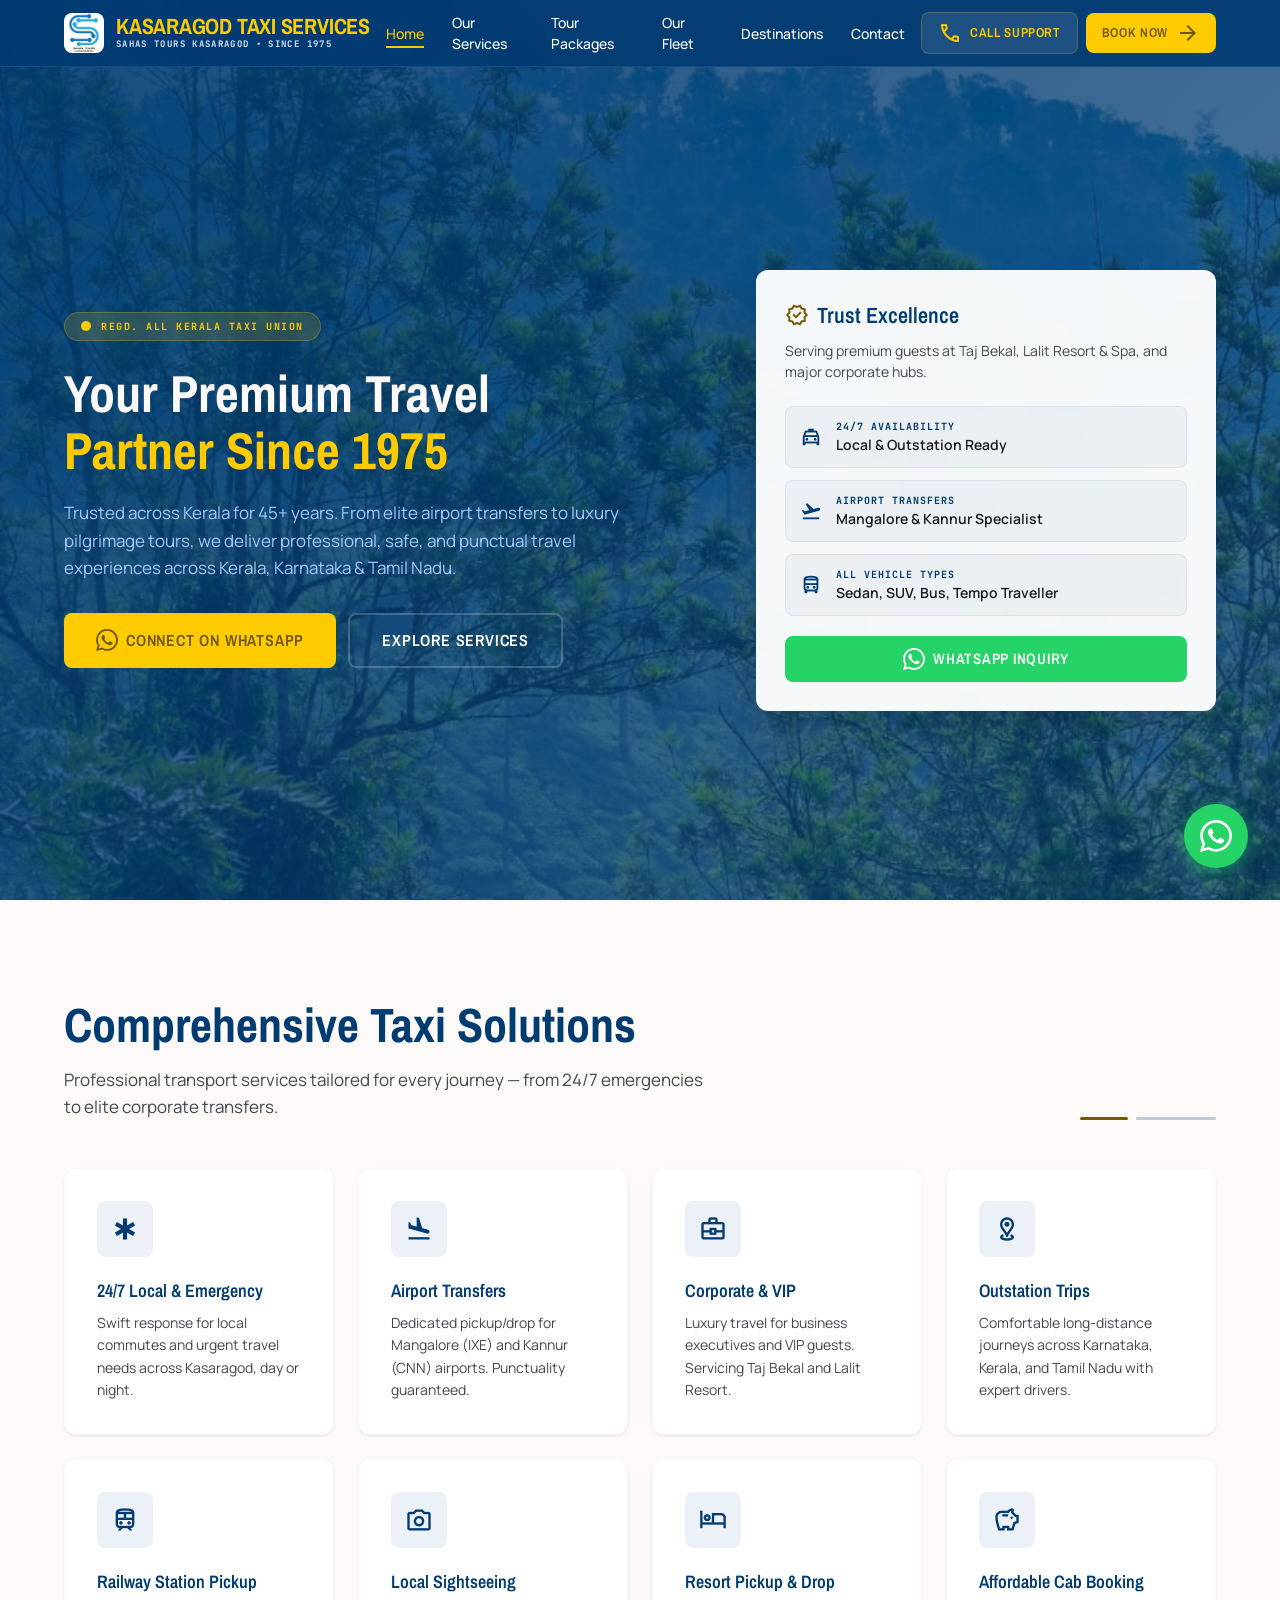
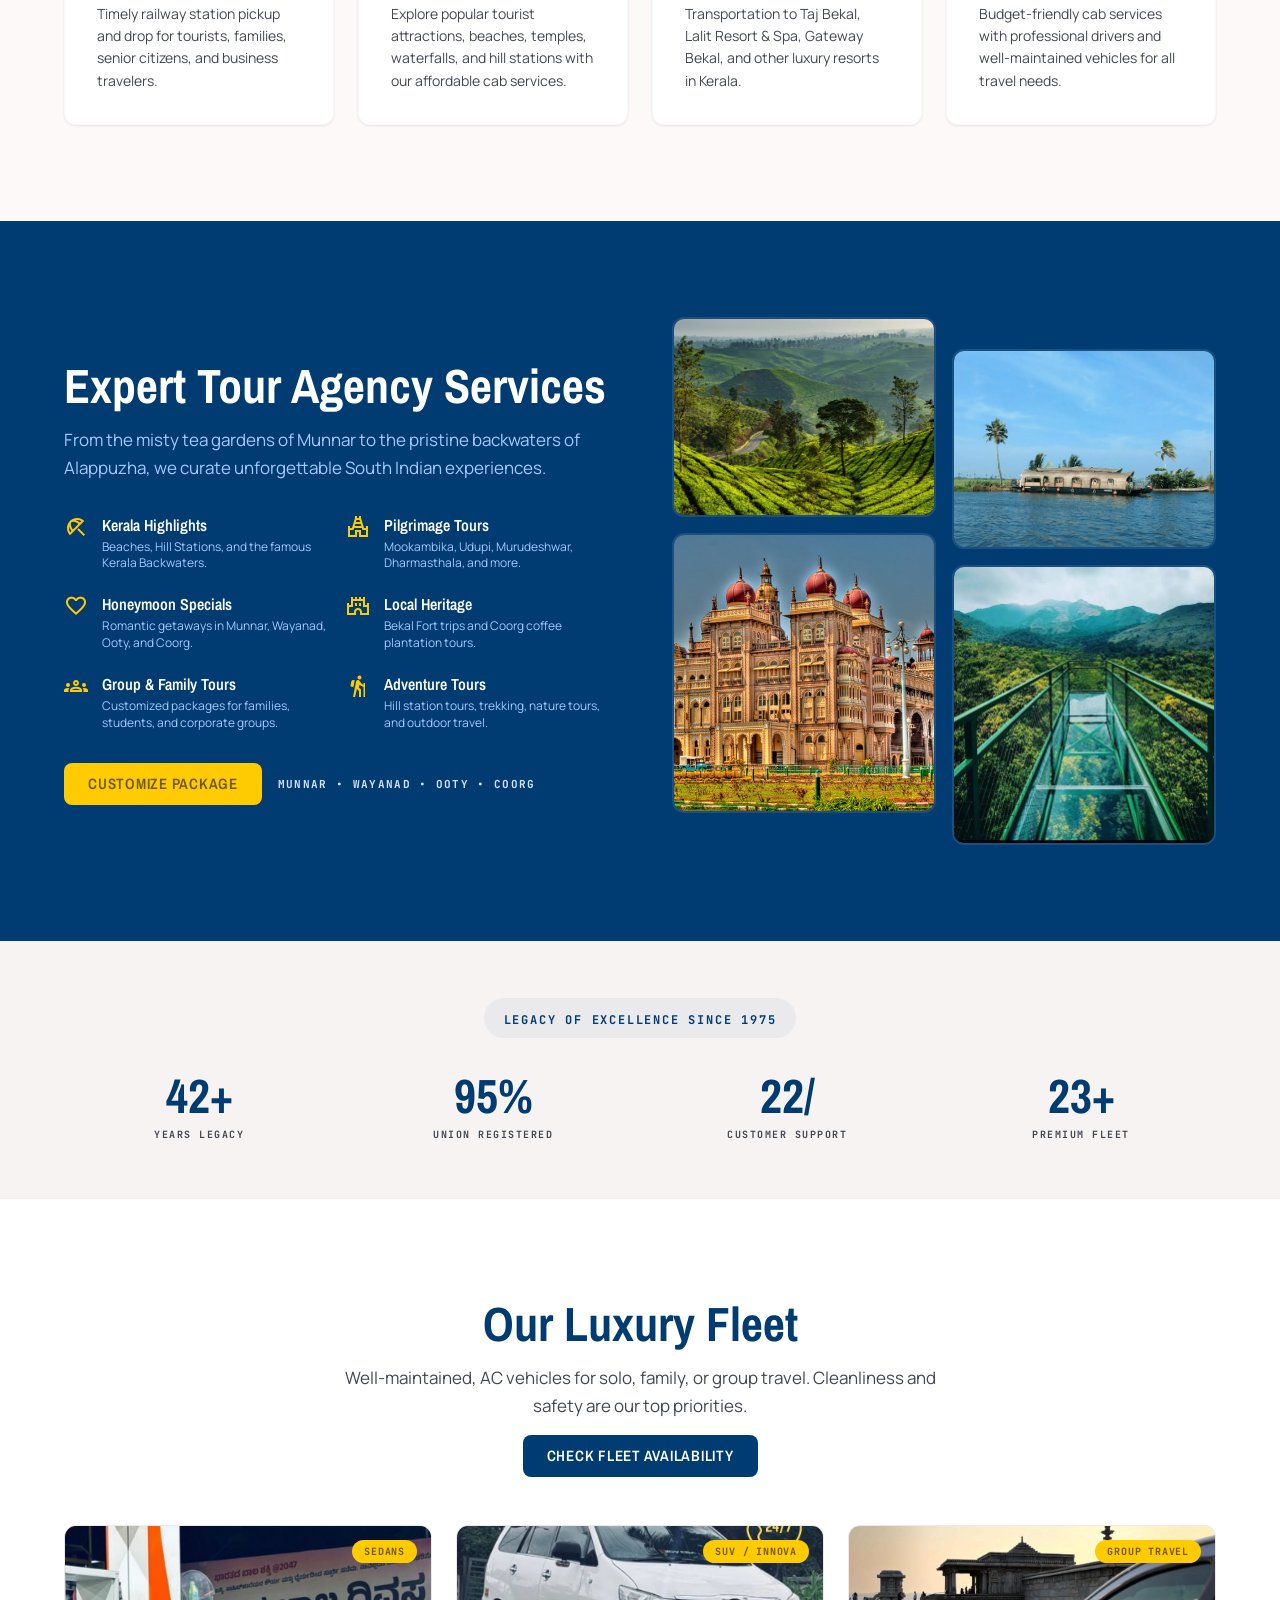
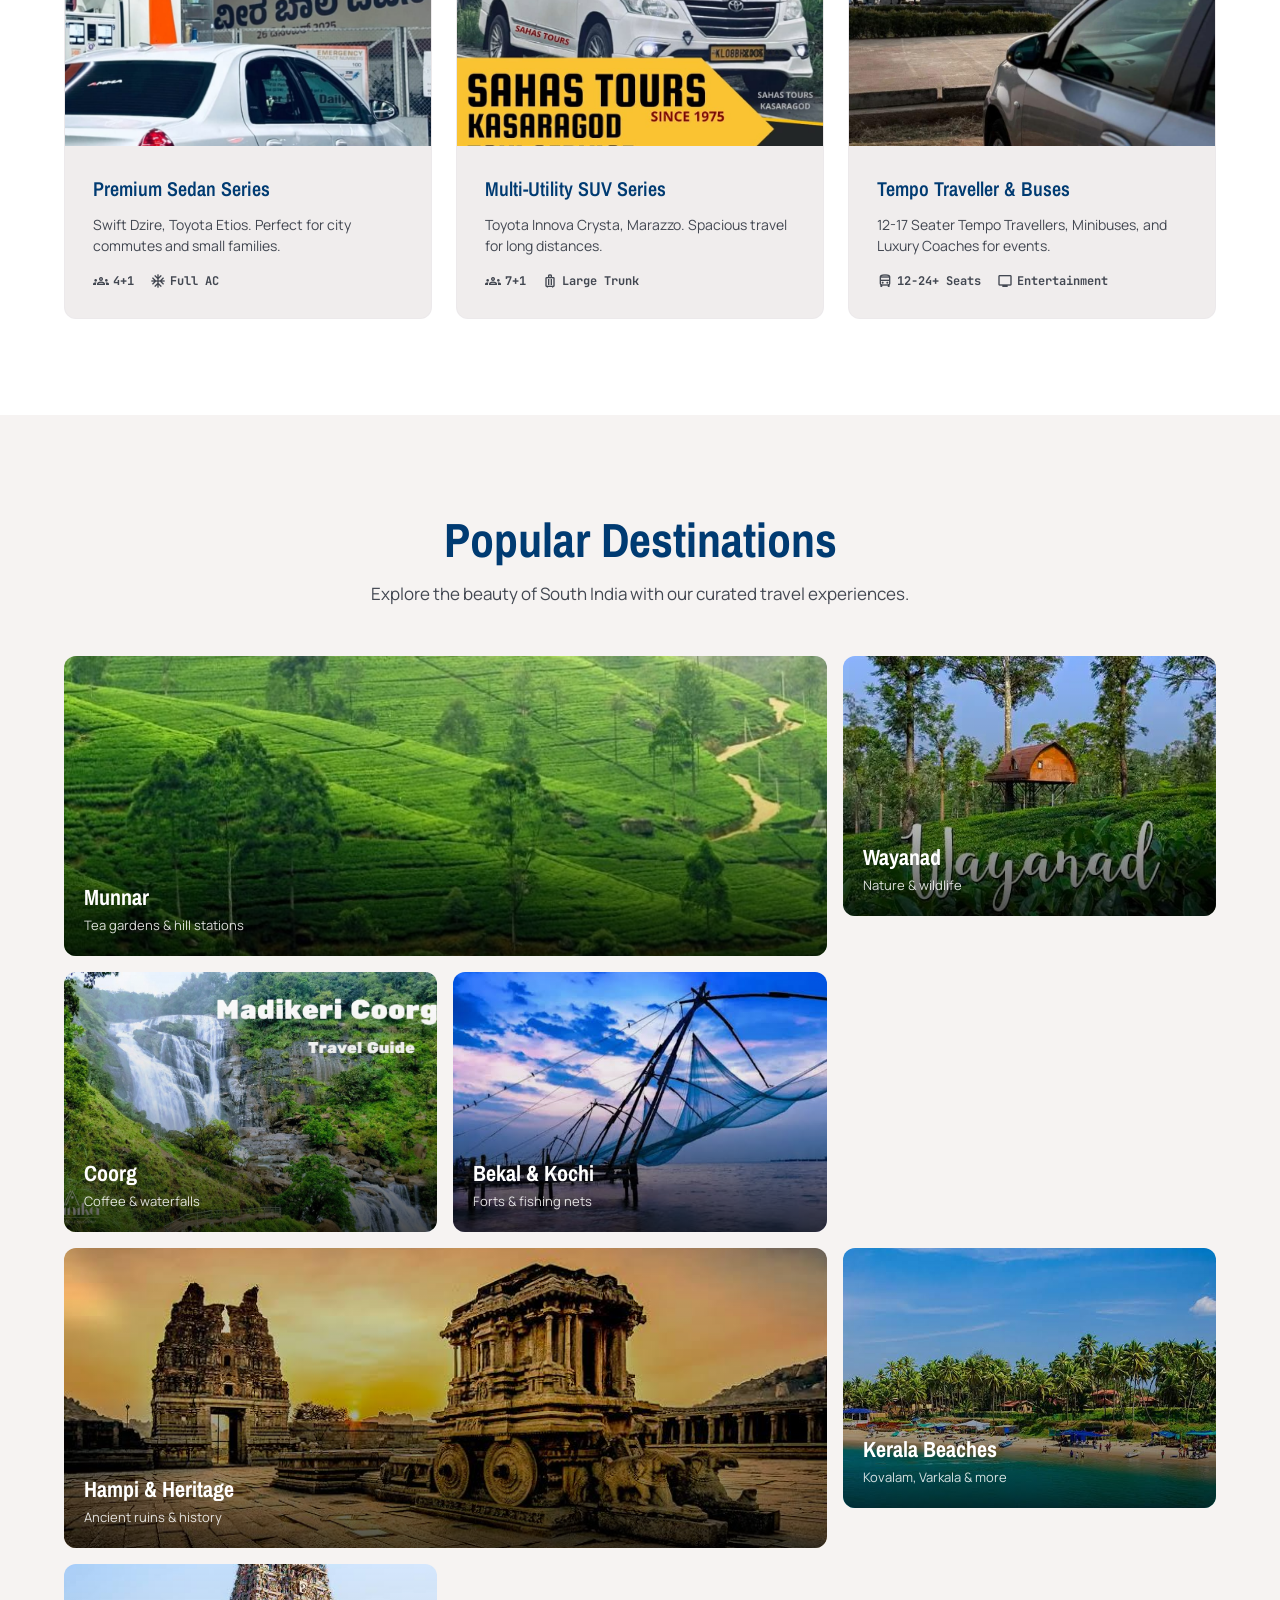
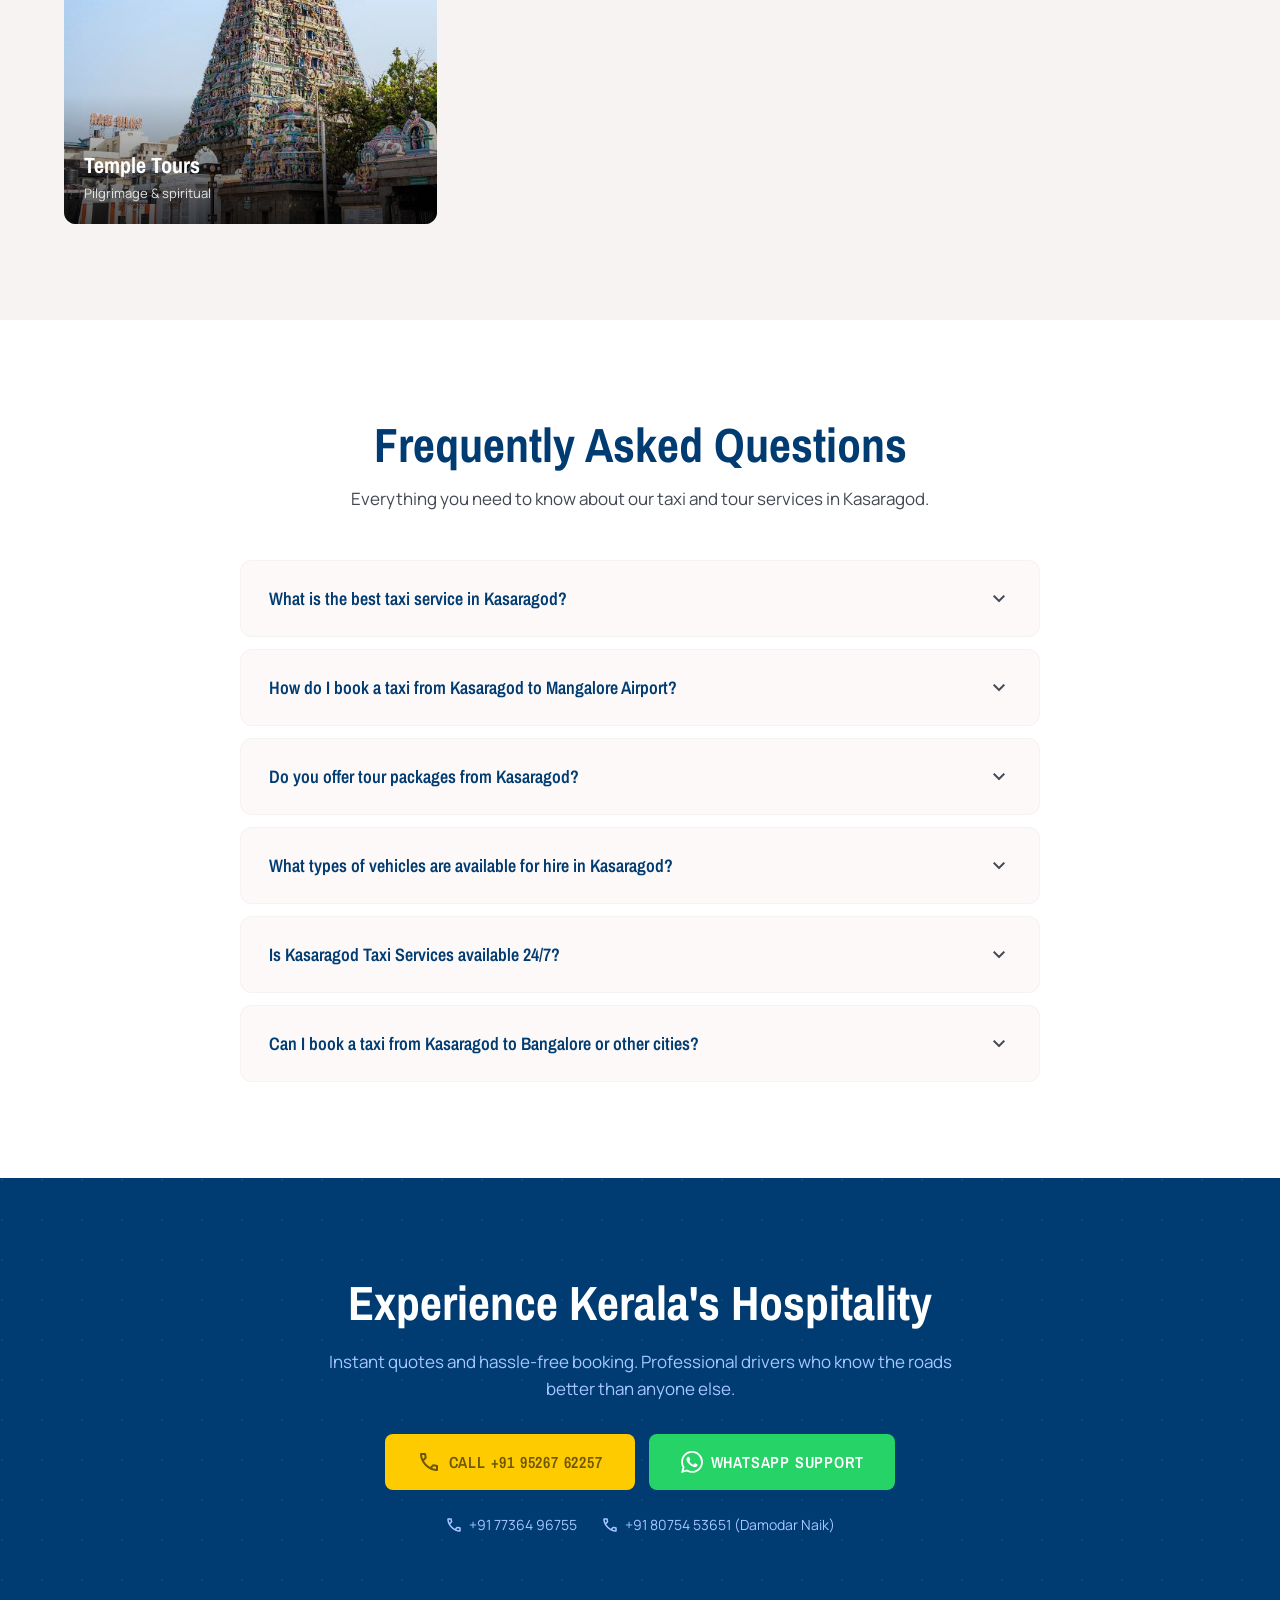
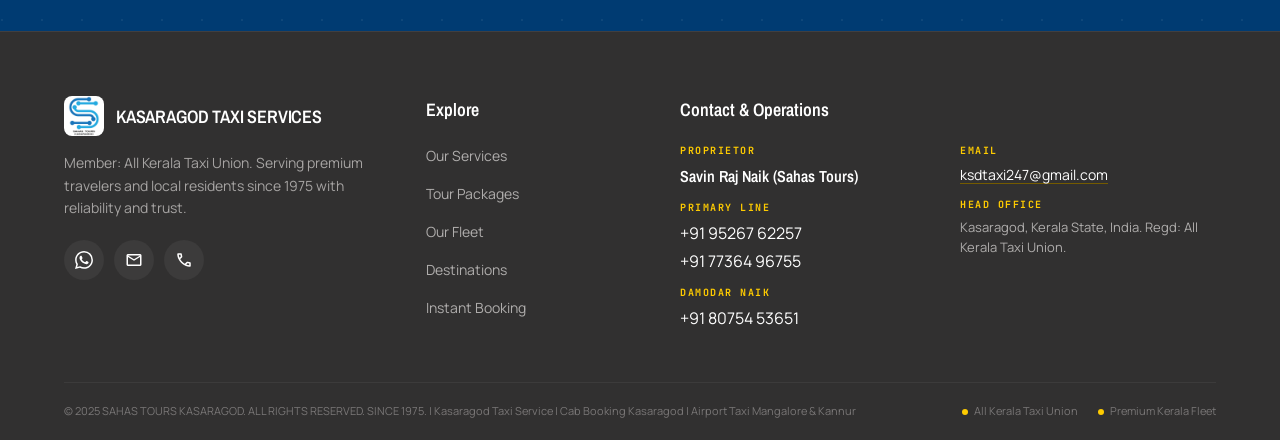
==== commit dc880f73: "commit" ====
--- a/index.html
+++ b/index.html
@@ -1,19 +1,160 @@
 <!DOCTYPE html>
-<html lang="en">
+<html lang="en" itemscope itemtype="https://schema.org/TaxiService">
 <head>
     <meta charset="UTF-8">
     <meta name="viewport" content="width=device-width, initial-scale=1.0">
-    <title>KASARAGOD TAXI SERVICES – SAHAS TOURS KASARAGOD | Premium Taxi & Tour Services Since 1975</title>
-    <meta name="description" content="KASARAGOD TAXI SERVICES SAHAS TOURS KASARAGOD offers 24/7 taxi services, airport transfers, Kerala tour packages, and outstation travel. Regd. All Kerala Taxi Union. Call +91 95267 62257.">
-    <meta name="keywords" content="Kasaragod taxi, taxi service Kasaragod, Sahas Tours, Kerala tour packages, airport taxi Mangalore, airport taxi Kannur, outstation taxi, Bekal taxi, pilgrimage tours Kerala">
-    <meta name="author" content="Kasaragod Taxi Services Sahas Tours Kasaragod">
-    <meta name="robots" content="index, follow">
+    <title>Kasaragod Taxi Service | 24/7 Cab Booking & Tours – Sahas Tours Since 1975</title>
+    <meta name="description" content="#1 Kasaragod taxi service – Sahas Tours Kasaragod offers 24/7 cab booking, Mangalore & Kannur airport taxi, Bekal Fort trips, Kerala tour packages, outstation travel, tempo traveller & bus hire. Regd. All Kerala Taxi Union. Call +91 95267 62257.">
+    <meta name="keywords" content="Kasaragod taxi, Kasaragod taxi service, taxi service Kasaragod, Kasaragod cab booking, Sahas Tours Kasaragod, airport taxi Mangalore, airport taxi Kannur, Bekal taxi, Bekal Fort taxi, outstation taxi Kasaragod, Kerala tour packages, Kasaragod to Mangalore taxi, Kasaragod to Kannur taxi, Kasaragod to Bangalore taxi, tempo traveller Kasaragod, bus hire Kasaragod, cab booking Kasaragod, pilgrimage tours Kerala, honeymoon tours Kerala, Munnar tour package, Wayanad tour, Coorg taxi, Kasaragod car rental, taxi near me Kasaragod, Kasaragod travel agency">
+    <meta name="author" content="Sahas Tours Kasaragod – Kasaragod Taxi Services">
+    <meta name="robots" content="index, follow, max-snippet:-1, max-image-preview:large, max-video-preview:-1">
+    <link rel="canonical" href="https://kasaragodtaxiservice.vercel.app/">
+    <meta name="language" content="English">
+    <link rel="alternate" hreflang="en" href="https://kasaragodtaxiservice.vercel.app/">
+
+    <!-- Geo Meta Tags for Local SEO -->
+    <meta name="geo.region" content="IN-KL">
+    <meta name="geo.placename" content="Kasaragod, Kerala">
+    <meta name="geo.position" content="12.4996;74.9869">
+    <meta name="ICBM" content="12.4996, 74.9869">
 
     <!-- Open Graph -->
-    <meta property="og:title" content="KASARAGOD TAXI SERVICES – SAHAS TOURS KASARAGOD">
-    <meta property="og:description" content="Premium 24/7 taxi & tour services in Kasaragod since 1975. Airport transfers, Kerala tours, outstation travel.">
+    <meta property="og:title" content="Kasaragod Taxi Service | 24/7 Cab Booking – Sahas Tours">
+    <meta property="og:description" content="Premium 24/7 taxi & tour services in Kasaragod since 1975. Airport transfers to Mangalore & Kannur, Kerala tour packages, Bekal Fort trips, outstation travel. Call +91 95267 62257.">
     <meta property="og:type" content="website">
-    <meta property="og:image" content="imgs/logo-blue.jpg">
+    <meta property="og:url" content="https://kasaragodtaxiservice.vercel.app/">
+    <meta property="og:image" content="https://kasaragodtaxiservice.vercel.app/imgs/logo-blue.jpg">
+    <meta property="og:image:alt" content="Kasaragod Taxi Services - Sahas Tours Logo">
+    <meta property="og:site_name" content="Kasaragod Taxi Services - Sahas Tours">
+    <meta property="og:locale" content="en_IN">
+
+    <!-- Twitter Card -->
+    <meta name="twitter:card" content="summary_large_image">
+    <meta name="twitter:title" content="Kasaragod Taxi Service | 24/7 Cab Booking – Sahas Tours">
+    <meta name="twitter:description" content="#1 taxi service in Kasaragod since 1975. Airport transfers, Kerala tours, outstation travel. Call +91 95267 62257.">
+    <meta name="twitter:image" content="https://kasaragodtaxiservice.vercel.app/imgs/logo-blue.jpg">
+
+    <!-- Structured Data: LocalBusiness Schema -->
+    <script type="application/ld+json">
+    {
+      "@context": "https://schema.org",
+      "@type": "TaxiService",
+      "name": "Kasaragod Taxi Services - Sahas Tours Kasaragod",
+      "alternateName": ["Sahas Tours Kasaragod", "Kasaragod Taxi", "KSD Taxi"],
+      "description": "Premium 24/7 taxi and tour services in Kasaragod, Kerala since 1975. Airport transfers, Kerala tour packages, outstation travel, tempo traveller and bus hire.",
+      "url": "https://kasaragodtaxiservice.vercel.app/",
+      "logo": "https://kasaragodtaxiservice.vercel.app/imgs/logo-blue.jpg",
+      "image": "https://kasaragodtaxiservice.vercel.app/imgs/logo-blue.jpg",
+      "telephone": ["+91-9526762257", "+91-7736496755", "+91-8075453651"],
+      "email": "ksdtaxi247@gmail.com",
+      "foundingDate": "1975",
+      "priceRange": "$$",
+      "currenciesAccepted": "INR",
+      "paymentAccepted": "Cash, UPI, Bank Transfer",
+      "openingHoursSpecification": {
+        "@type": "OpeningHoursSpecification",
+        "dayOfWeek": ["Monday", "Tuesday", "Wednesday", "Thursday", "Friday", "Saturday", "Sunday"],
+        "opens": "00:00",
+        "closes": "23:59"
+      },
+      "address": {
+        "@type": "PostalAddress",
+        "streetAddress": "Kasaragod",
+        "addressLocality": "Kasaragod",
+        "addressRegion": "Kerala",
+        "postalCode": "671121",
+        "addressCountry": "IN"
+      },
+      "geo": {
+        "@type": "GeoCoordinates",
+        "latitude": 12.4996,
+        "longitude": 74.9869
+      },
+      "areaServed": [
+        {"@type": "City", "name": "Kasaragod"},
+        {"@type": "City", "name": "Mangalore"},
+        {"@type": "City", "name": "Kannur"},
+        {"@type": "State", "name": "Kerala"},
+        {"@type": "State", "name": "Karnataka"},
+        {"@type": "State", "name": "Tamil Nadu"}
+      ],
+      "hasOfferCatalog": {
+        "@type": "OfferCatalog",
+        "name": "Taxi & Tour Services",
+        "itemListElement": [
+          {"@type": "Offer", "itemOffered": {"@type": "Service", "name": "Airport Taxi Transfer - Mangalore & Kannur"}},
+          {"@type": "Offer", "itemOffered": {"@type": "Service", "name": "24/7 Local Taxi Service Kasaragod"}},
+          {"@type": "Offer", "itemOffered": {"@type": "Service", "name": "Outstation Taxi - Kerala, Karnataka, Tamil Nadu"}},
+          {"@type": "Offer", "itemOffered": {"@type": "Service", "name": "Kerala Tour Packages - Munnar, Wayanad, Ooty, Coorg"}},
+          {"@type": "Offer", "itemOffered": {"@type": "Service", "name": "Tempo Traveller & Bus Hire Kasaragod"}},
+          {"@type": "Offer", "itemOffered": {"@type": "Service", "name": "Corporate & VIP Transport"}},
+          {"@type": "Offer", "itemOffered": {"@type": "Service", "name": "Pilgrimage Tour Packages"}},
+          {"@type": "Offer", "itemOffered": {"@type": "Service", "name": "Bekal Fort Sightseeing Taxi"}}
+        ]
+      },
+      "sameAs": []
+    }
+    </script>
+
+    <!-- Structured Data: FAQ Schema -->
+    <script type="application/ld+json">
+    {
+      "@context": "https://schema.org",
+      "@type": "FAQPage",
+      "mainEntity": [
+        {
+          "@type": "Question",
+          "name": "What is the best taxi service in Kasaragod?",
+          "acceptedAnswer": {
+            "@type": "Answer",
+            "text": "Sahas Tours Kasaragod (Kasaragod Taxi Services) is the most trusted taxi service in Kasaragod, operating since 1975. We are registered with the All Kerala Taxi Union and offer 24/7 cab booking, airport transfers, tour packages, and outstation travel."
+          }
+        },
+        {
+          "@type": "Question",
+          "name": "How do I book a taxi from Kasaragod to Mangalore Airport?",
+          "acceptedAnswer": {
+            "@type": "Answer",
+            "text": "You can book a Kasaragod to Mangalore Airport taxi by calling +91 95267 62257 or messaging us on WhatsApp. We offer punctual airport pickup and drop services with comfortable sedans and SUVs."
+          }
+        },
+        {
+          "@type": "Question",
+          "name": "Do you offer tour packages from Kasaragod?",
+          "acceptedAnswer": {
+            "@type": "Answer",
+            "text": "Yes! We offer customized tour packages to Munnar, Wayanad, Ooty, Coorg, Bekal Fort, Kerala backwaters, and pilgrimage destinations like Mookambika, Dharmasthala, and Udupi. Packages are available for families, honeymoon couples, and groups."
+          }
+        },
+        {
+          "@type": "Question",
+          "name": "What types of vehicles are available for hire in Kasaragod?",
+          "acceptedAnswer": {
+            "@type": "Answer",
+            "text": "We offer sedans (Swift Dzire, Toyota Etios), SUVs (Toyota Innova Crysta, Marazzo), Tempo Travellers (12-17 seater), minibuses, and luxury coaches. All vehicles are well-maintained, air-conditioned, and driven by experienced professionals."
+          }
+        },
+        {
+          "@type": "Question",
+          "name": "Is Kasaragod Taxi Services available 24/7?",
+          "acceptedAnswer": {
+            "@type": "Answer",
+            "text": "Yes, Kasaragod Taxi Services (Sahas Tours) operates 24 hours a day, 7 days a week. Whether it's an early morning airport transfer or a late-night emergency, we are always available. Call +91 95267 62257."
+          }
+        }
+      ]
+    }
+    </script>
+
+    <!-- Structured Data: WebSite Schema (for Sitelinks Search Box) -->
+    <script type="application/ld+json">
+    {
+      "@context": "https://schema.org",
+      "@type": "WebSite",
+      "name": "Kasaragod Taxi Services - Sahas Tours",
+      "url": "https://kasaragodtaxiservice.vercel.app/"
+    }
+    </script>
 
     <!-- Fonts -->
     <link rel="preconnect" href="https://fonts.googleapis.com">
@@ -454,6 +595,80 @@
             </div>
         </section>
 
+        <!-- ===================== FAQ SECTION ===================== -->
+        <section class="faq" id="faq">
+            <div class="container">
+                <div class="section-header section-header--center">
+                    <div class="section-header__text">
+                        <h2 class="section-title">Frequently Asked Questions</h2>
+                        <p class="section-subtitle">Everything you need to know about our taxi and tour services in Kasaragod.</p>
+                    </div>
+                </div>
+
+                <div class="faq__list">
+                    <details class="faq__item" id="faq-best-taxi">
+                        <summary class="faq__question">
+                            <span>What is the best taxi service in Kasaragod?</span>
+                            <span class="material-symbols-outlined faq__icon">expand_more</span>
+                        </summary>
+                        <div class="faq__answer">
+                            <p>Sahas Tours Kasaragod (Kasaragod Taxi Services) is the most trusted taxi service in Kasaragod, operating since 1975. We are registered with the All Kerala Taxi Union and offer 24/7 cab booking, airport transfers, tour packages, and outstation travel. Our fleet includes sedans, SUVs, tempo travellers, and buses.</p>
+                        </div>
+                    </details>
+
+                    <details class="faq__item" id="faq-airport-taxi">
+                        <summary class="faq__question">
+                            <span>How do I book a taxi from Kasaragod to Mangalore Airport?</span>
+                            <span class="material-symbols-outlined faq__icon">expand_more</span>
+                        </summary>
+                        <div class="faq__answer">
+                            <p>You can book a Kasaragod to Mangalore Airport taxi by calling <a href="tel:+919526762257">+91 95267 62257</a> or messaging us on <a href="https://wa.me/message/MFUY7YNBQMO7P1" target="_blank" rel="noopener noreferrer">WhatsApp</a>. We offer punctual airport pickup and drop services with comfortable sedans and SUVs. We also serve Kannur International Airport (CNN).</p>
+                        </div>
+                    </details>
+
+                    <details class="faq__item" id="faq-tour-packages">
+                        <summary class="faq__question">
+                            <span>Do you offer tour packages from Kasaragod?</span>
+                            <span class="material-symbols-outlined faq__icon">expand_more</span>
+                        </summary>
+                        <div class="faq__answer">
+                            <p>Yes! We offer customized tour packages to Munnar, Wayanad, Ooty, Coorg, Bekal Fort, Kerala backwaters, and pilgrimage destinations like Mookambika, Dharmasthala, and Udupi. Packages are available for families, honeymoon couples, corporate groups, and solo travelers.</p>
+                        </div>
+                    </details>
+
+                    <details class="faq__item" id="faq-vehicles">
+                        <summary class="faq__question">
+                            <span>What types of vehicles are available for hire in Kasaragod?</span>
+                            <span class="material-symbols-outlined faq__icon">expand_more</span>
+                        </summary>
+                        <div class="faq__answer">
+                            <p>We offer sedans (Swift Dzire, Toyota Etios), SUVs (Toyota Innova Crysta, Marazzo), Tempo Travellers (12-17 seater), minibuses, and luxury coaches. All vehicles are well-maintained, air-conditioned, and driven by experienced professional drivers.</p>
+                        </div>
+                    </details>
+
+                    <details class="faq__item" id="faq-24x7">
+                        <summary class="faq__question">
+                            <span>Is Kasaragod Taxi Services available 24/7?</span>
+                            <span class="material-symbols-outlined faq__icon">expand_more</span>
+                        </summary>
+                        <div class="faq__answer">
+                            <p>Yes, Kasaragod Taxi Services (Sahas Tours) operates 24 hours a day, 7 days a week. Whether it's an early morning airport transfer or a late-night emergency, we are always available. Call <a href="tel:+919526762257">+91 95267 62257</a> anytime.</p>
+                        </div>
+                    </details>
+
+                    <details class="faq__item" id="faq-outstation">
+                        <summary class="faq__question">
+                            <span>Can I book a taxi from Kasaragod to Bangalore or other cities?</span>
+                            <span class="material-symbols-outlined faq__icon">expand_more</span>
+                        </summary>
+                        <div class="faq__answer">
+                            <p>Absolutely! We provide outstation taxi services from Kasaragod to Bangalore, Mysore, Mangalore, Kochi, Coimbatore, and many other cities across Kerala, Karnataka, and Tamil Nadu. Our experienced drivers ensure safe and comfortable long-distance travel.</p>
+                        </div>
+                    </details>
+                </div>
+            </div>
+        </section>
+
         <!-- ===================== CTA SECTION ===================== -->
         <section class="cta" id="cta">
             <div class="cta__pattern"></div>
@@ -538,7 +753,7 @@
             </div>
 
             <div class="footer__bottom">
-                <p>© 2025 SAHAS TOURS KASARAGOD. ALL RIGHTS RESERVED. SINCE 1975.</p>
+                <p>© 2025 SAHAS TOURS KASARAGOD. ALL RIGHTS RESERVED. SINCE 1975. | Kasaragod Taxi Service | Cab Booking Kasaragod | Airport Taxi Mangalore & Kannur</p>
                 <div class="footer__bottom-badges">
                     <span class="footer__bottom-badge"><span class="footer__dot"></span> All Kerala Taxi Union</span>
                     <span class="footer__bottom-badge"><span class="footer__dot"></span> Premium Kerala Fleet</span>
--- a/styles.css
+++ b/styles.css
@@ -1243,6 +1243,114 @@
 
 
 /* ============================================================
+   FAQ
+   ============================================================ */
+.faq {
+    padding: 80px 0;
+    background: #fff;
+}
+
+.faq__list {
+    max-width: 800px;
+    margin: 0 auto;
+    display: flex;
+    flex-direction: column;
+    gap: 12px;
+}
+
+.faq__item {
+    background: var(--surface);
+    border-radius: var(--radius-xl);
+    border: 1px solid rgba(194,198,211,0.15);
+    overflow: hidden;
+    transition: all var(--duration) var(--ease);
+}
+
+.faq__item:hover {
+    border-color: rgba(0,82,155,0.2);
+    box-shadow: var(--shadow-sm);
+}
+
+.faq__item[open] {
+    border-color: var(--primary);
+    box-shadow: var(--shadow-md);
+}
+
+.faq__question {
+    display: flex;
+    align-items: center;
+    justify-content: space-between;
+    gap: 16px;
+    padding: 20px 24px;
+    cursor: pointer;
+    font-family: var(--font-headline);
+    font-weight: 600;
+    font-size: 16px;
+    color: var(--primary);
+    list-style: none;
+    user-select: none;
+    transition: background var(--duration) var(--ease);
+}
+
+.faq__question::-webkit-details-marker {
+    display: none;
+}
+
+.faq__question::marker {
+    content: '';
+}
+
+.faq__question:hover {
+    background: rgba(0,82,155,0.03);
+}
+
+.faq__icon {
+    font-size: 24px;
+    color: var(--on-surface-variant);
+    transition: transform var(--duration) var(--ease);
+    flex-shrink: 0;
+}
+
+.faq__item[open] .faq__icon {
+    transform: rotate(180deg);
+    color: var(--primary);
+}
+
+.faq__answer {
+    padding: 0 24px 20px;
+    font-size: 15px;
+    color: var(--on-surface-variant);
+    line-height: 1.7;
+}
+
+.faq__answer a {
+    color: var(--primary);
+    font-weight: 600;
+    text-decoration: underline;
+    text-decoration-color: var(--secondary);
+    text-underline-offset: 3px;
+    transition: color var(--duration) var(--ease);
+}
+
+.faq__answer a:hover {
+    color: var(--secondary);
+}
+
+@media (min-width: 1024px) {
+    .faq {
+        padding: 96px 0;
+    }
+    .faq__question {
+        font-size: 18px;
+        padding: 24px 28px;
+    }
+    .faq__answer {
+        padding: 0 28px 24px;
+    }
+}
+
+
+/* ============================================================
    CTA
    ============================================================ */
 .cta {
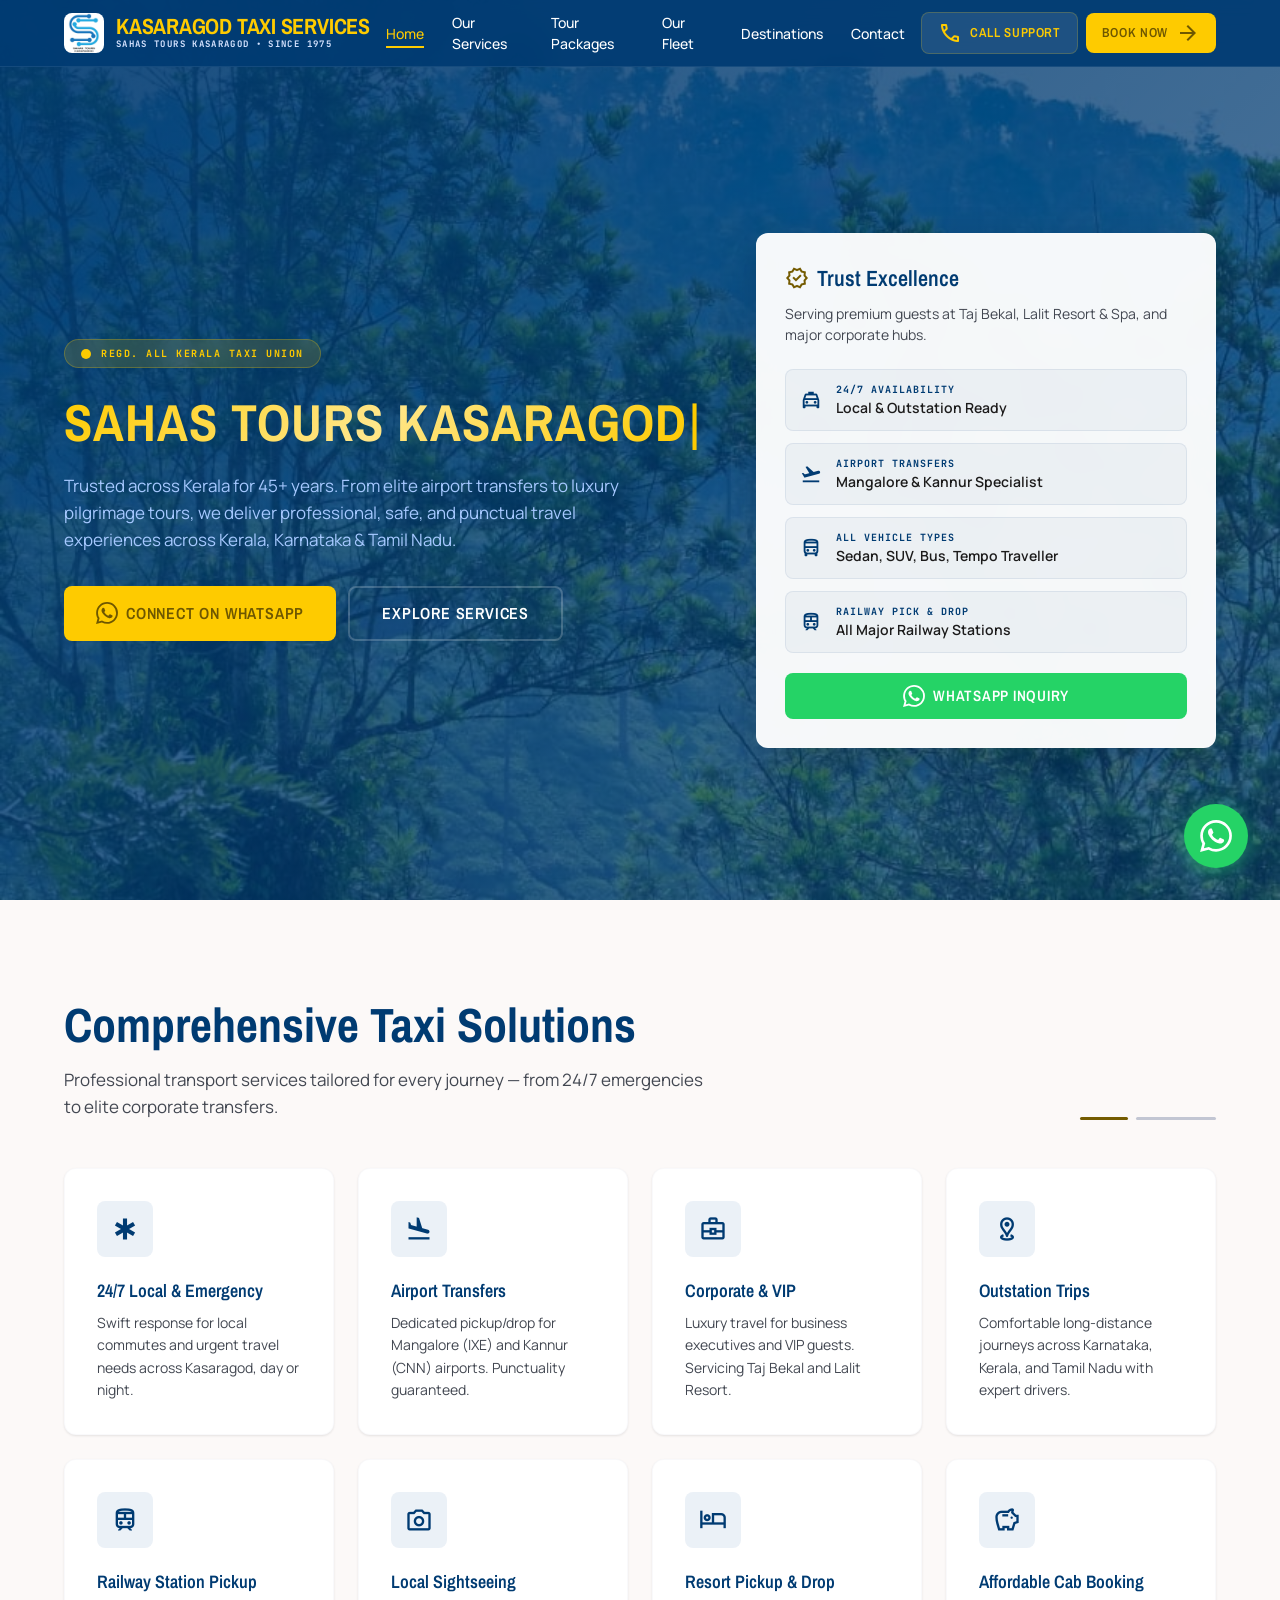
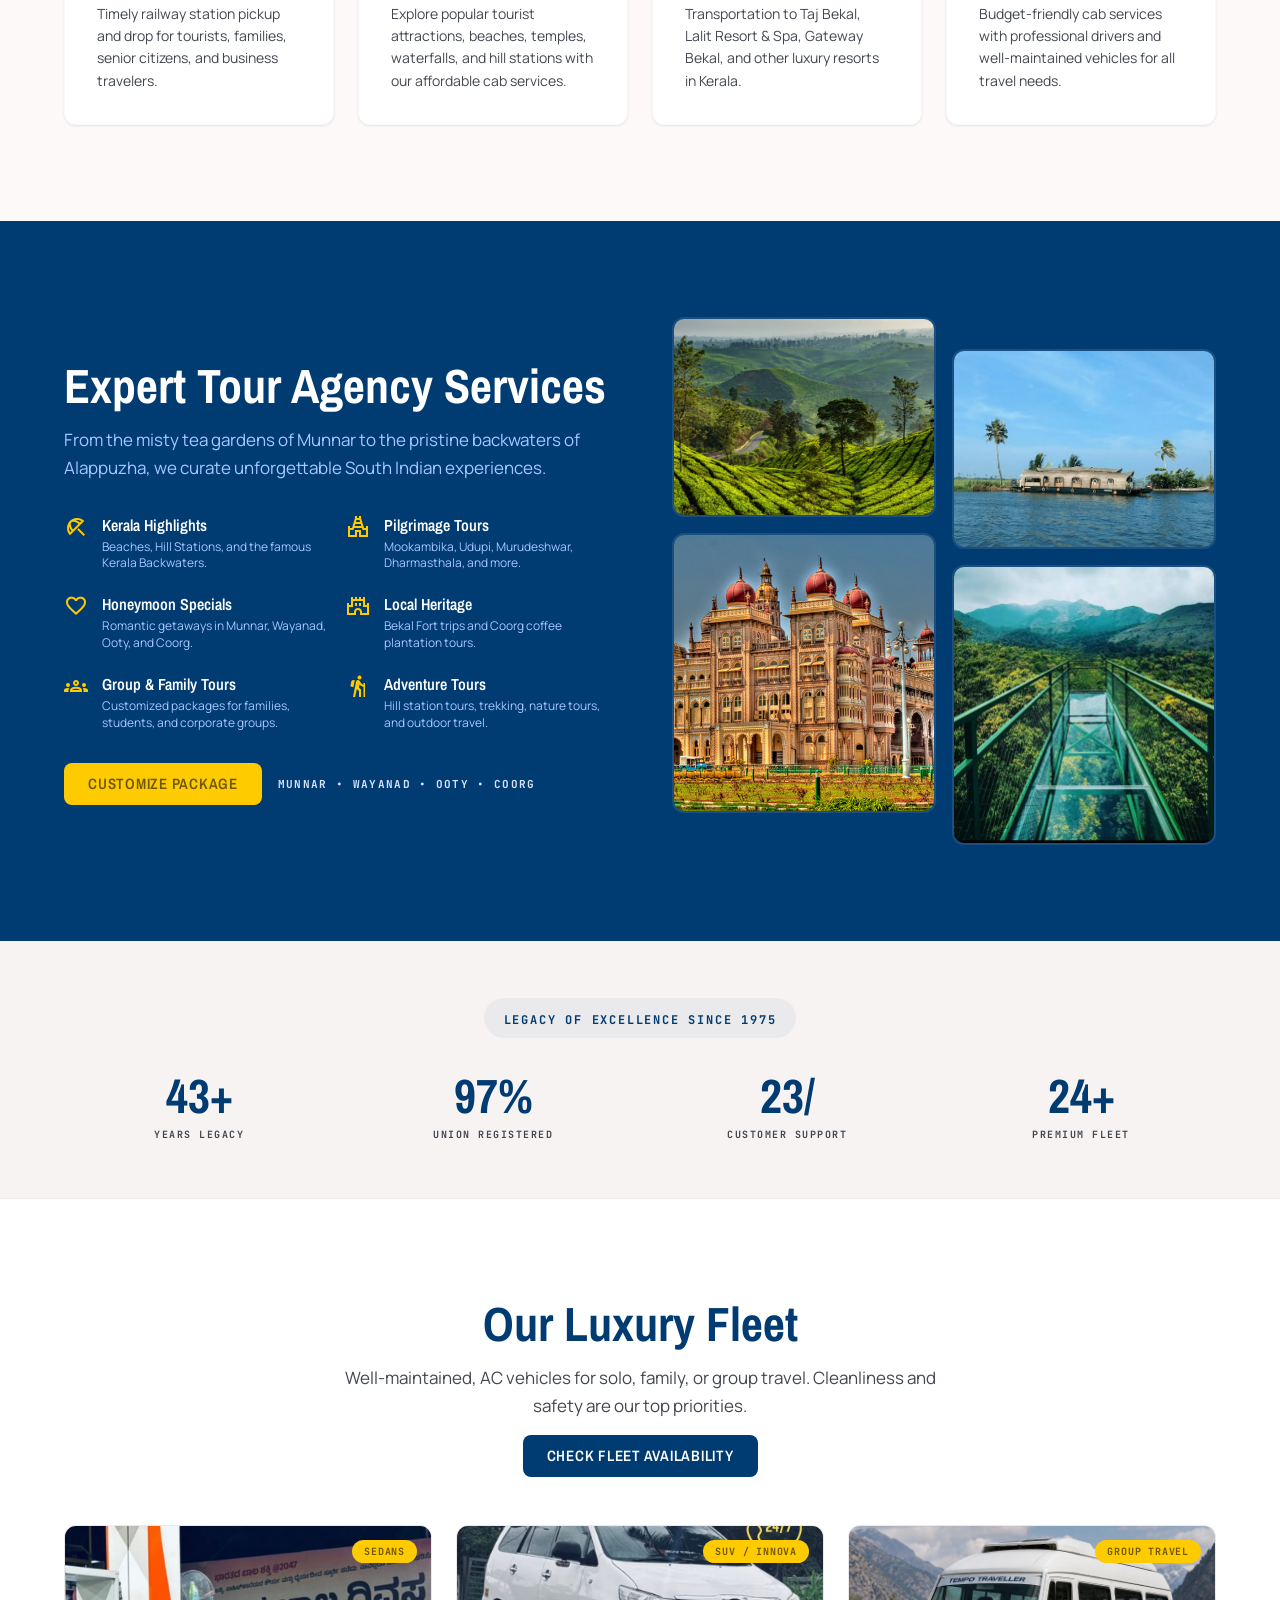
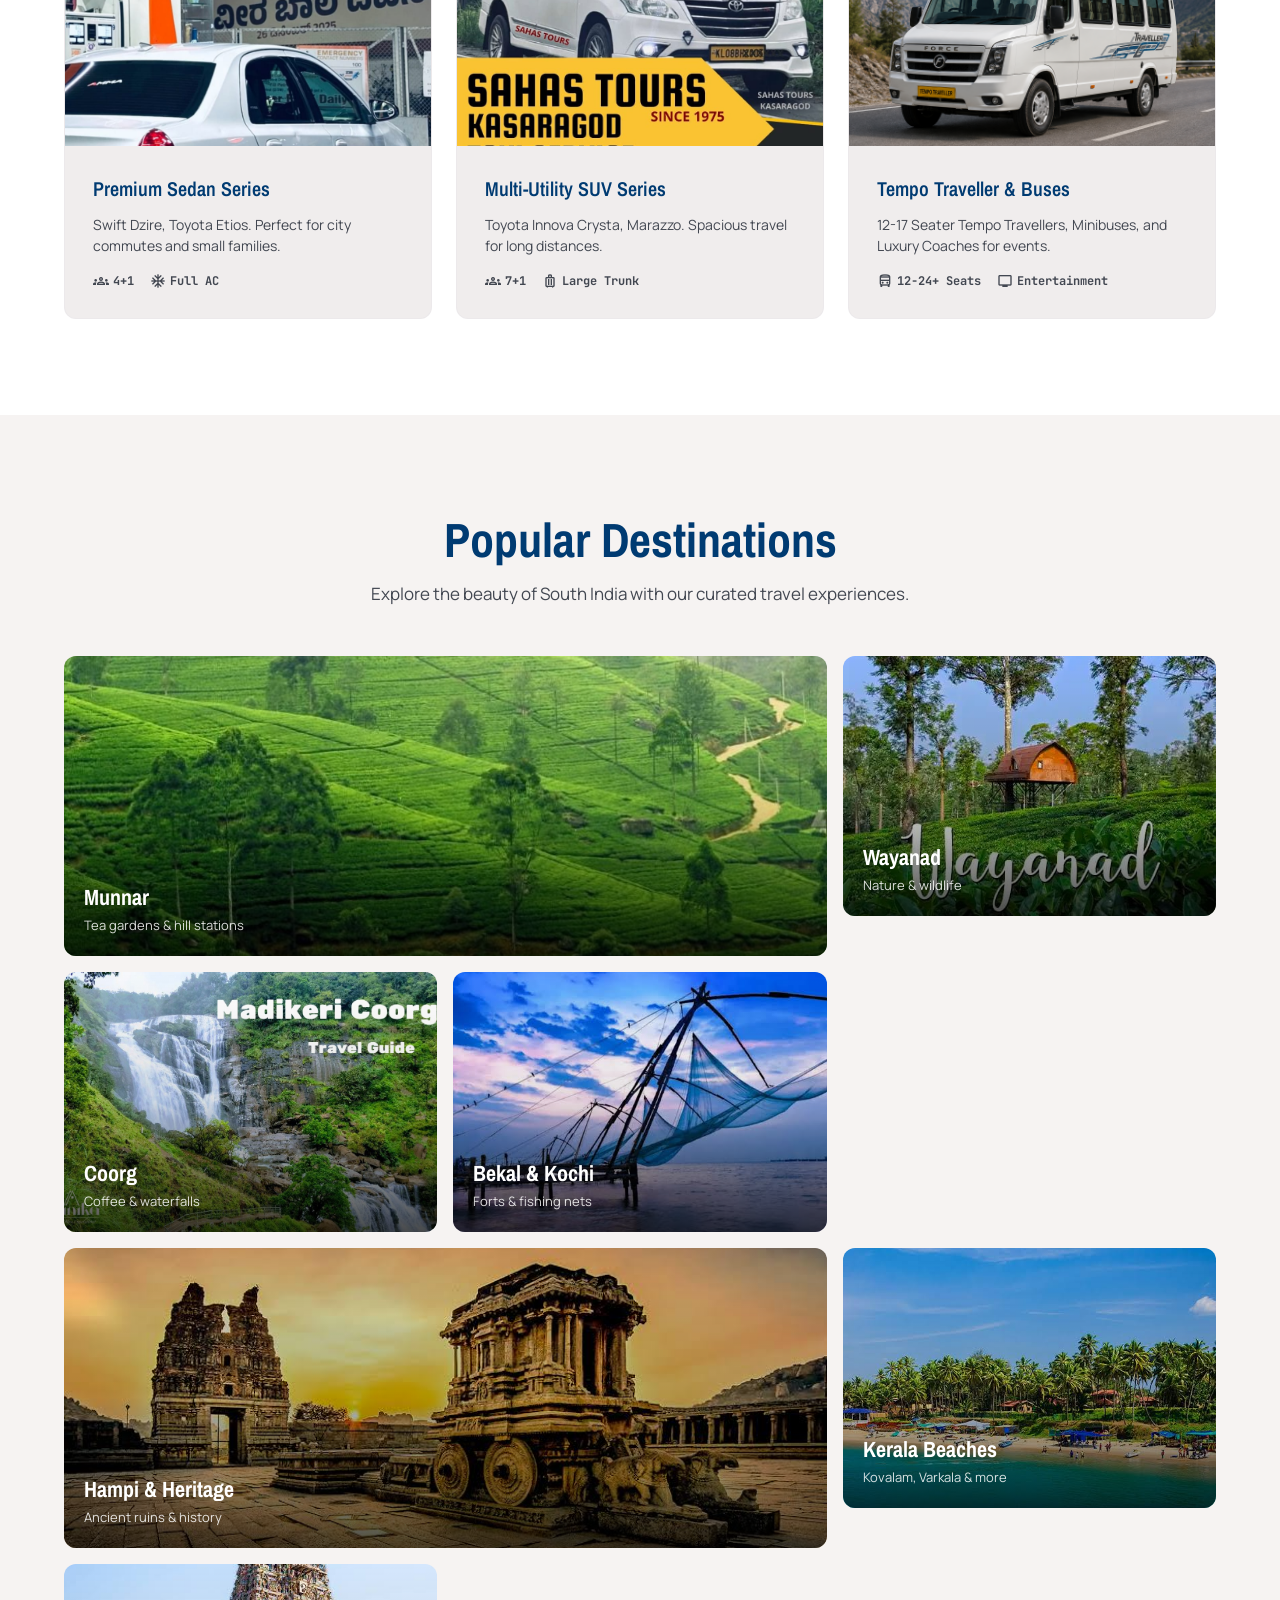
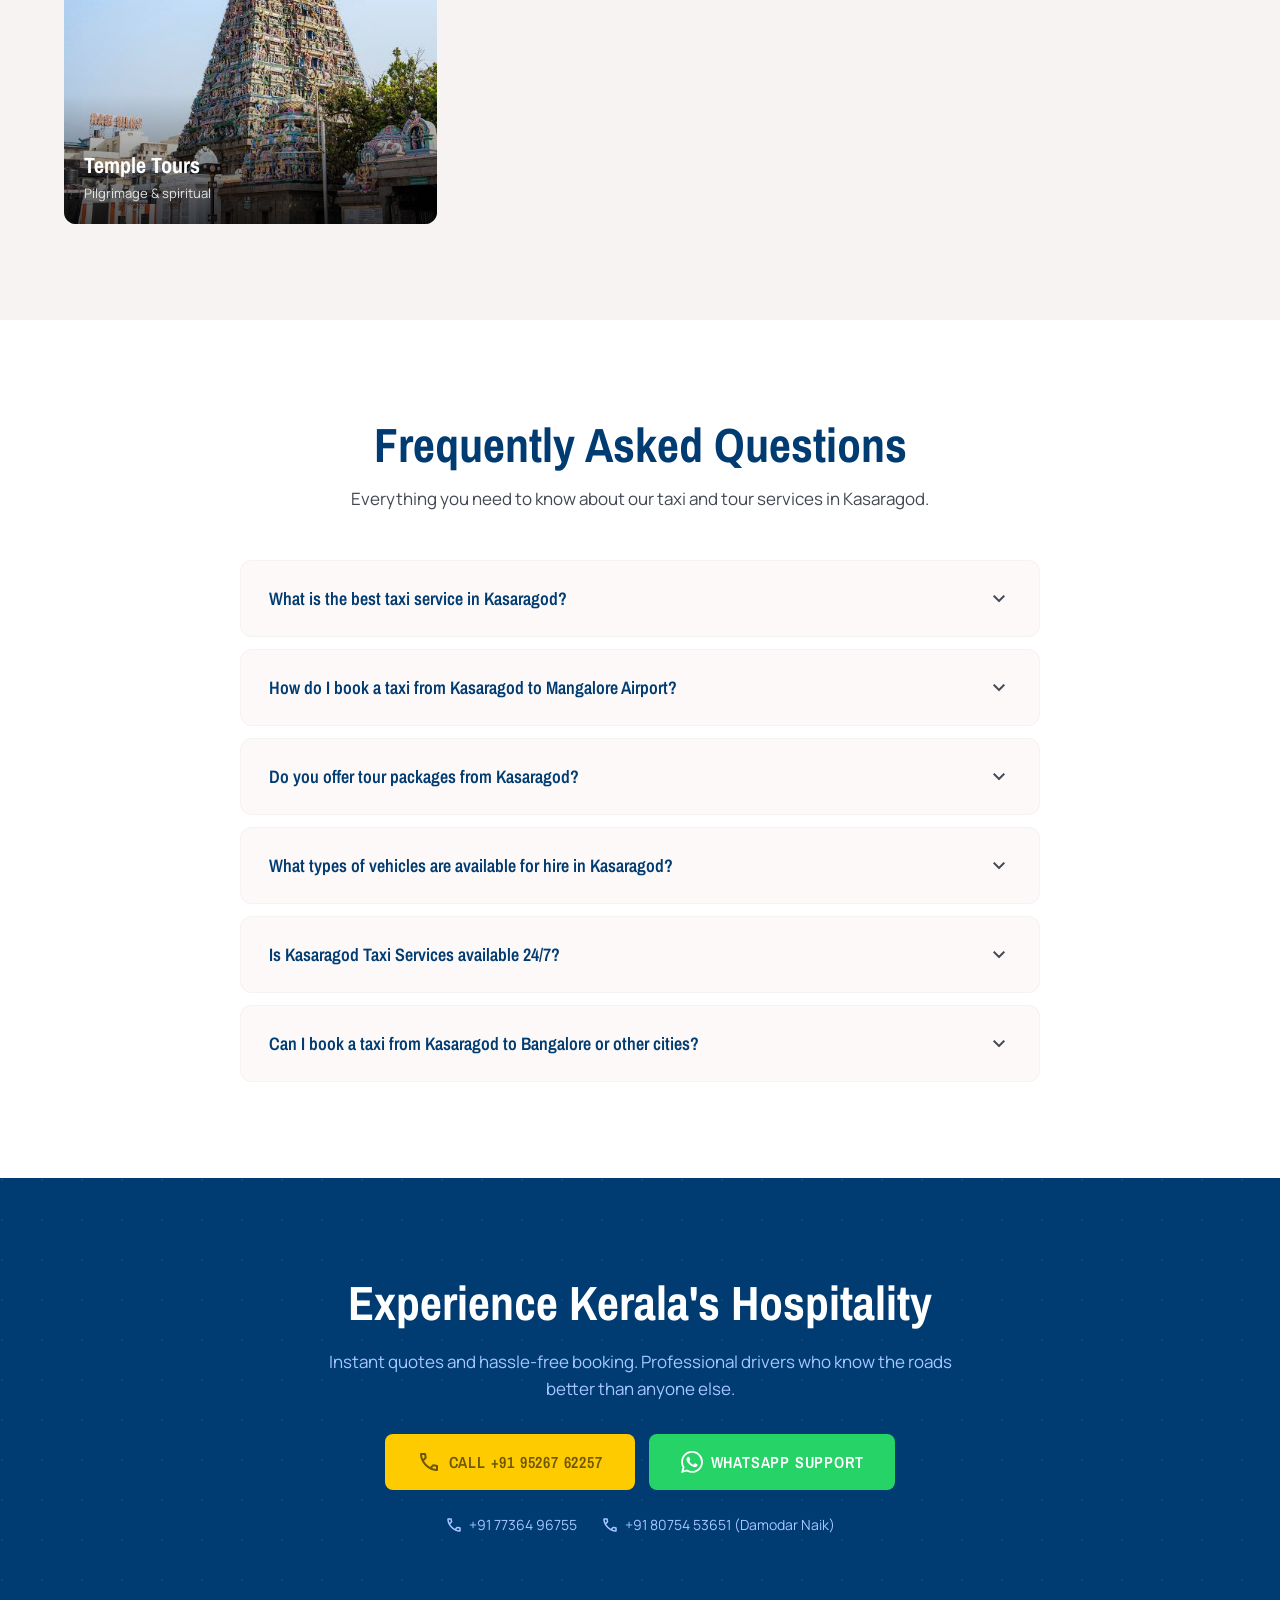
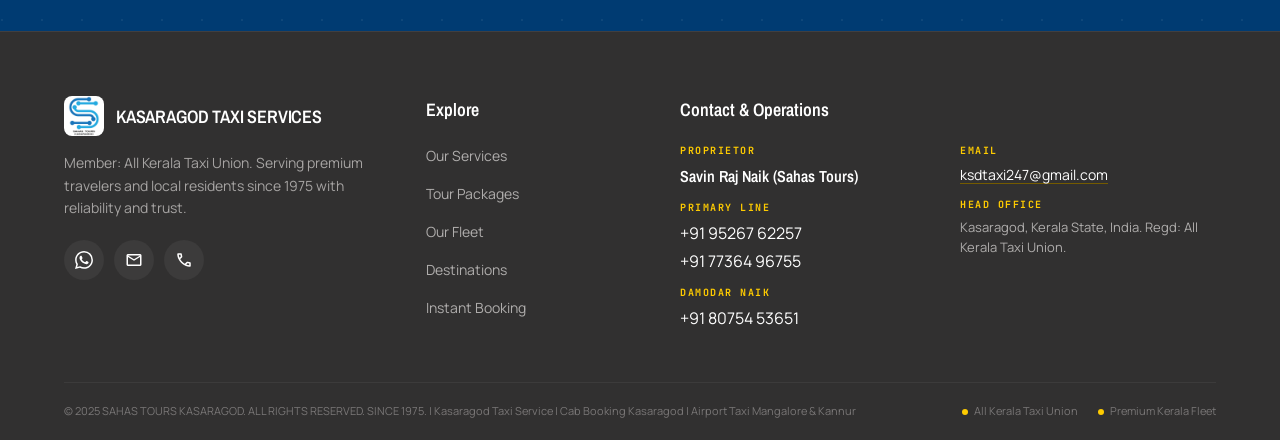
==== commit bff43082: "commit" ====
--- a/index.html
+++ b/index.html
@@ -242,8 +242,10 @@
                         <span class="hero__badge-text">REGD. ALL KERALA TAXI UNION</span>
                     </div>
                     <h1 class="hero__heading">
-                        Your Premium Travel<br>
-                        <span class="hero__heading--gold">Partner Since 1975</span>
+                        <span class="hero__typing-wrapper">
+                            <span class="hero__typing-text" id="hero-typing-text"></span>
+                            <span class="hero__typing-cursor">|</span>
+                        </span>
                     </h1>
                     <p class="hero__description">
                         Trusted across Kerala for 45+ years. From elite airport transfers to luxury pilgrimage tours, we deliver professional, safe, and punctual travel experiences across Kerala, Karnataka & Tamil Nadu.
@@ -285,6 +287,13 @@
                                     <div class="hero__card-value">Sedan, SUV, Bus, Tempo Traveller</div>
                                 </div>
                             </div>
+                            <div class="hero__card-feature">
+                                <span class="material-symbols-outlined">train</span>
+                                <div>
+                                    <div class="hero__card-label">RAILWAY PICK & DROP</div>
+                                    <div class="hero__card-value">All Major Railway Stations</div>
+                                </div>
+                            </div>
                         </div>
                         <a href="https://wa.me/message/MFUY7YNBQMO7P1" target="_blank" rel="noopener noreferrer" class="btn btn--whatsapp btn--full" id="hero-card-whatsapp">
                             <svg viewBox="0 0 24 24" fill="currentColor" width="22" height="22"><path d="M17.472 14.382c-.297-.149-1.758-.867-2.03-.967-.273-.099-.471-.148-.67.15-.197.297-.767.966-.94 1.164-.173.199-.347.223-.644.075-.297-.15-1.255-.463-2.39-1.475-.883-.788-1.48-1.761-1.653-2.059-.173-.297-.018-.458.13-.606.134-.133.298-.347.446-.52.149-.174.198-.298.298-.497.099-.198.05-.371-.025-.52-.075-.149-.669-1.612-.916-2.207-.242-.579-.487-.5-.669-.51-.173-.008-.371-.01-.57-.01-.198 0-.52.074-.792.372-.272.297-1.04 1.016-1.04 2.479 0 1.462 1.065 2.875 1.213 3.074.149.198 2.096 3.2 5.077 4.487.709.306 1.262.489 1.694.625.712.227 1.36.195 1.871.118.571-.085 1.758-.719 2.006-1.413.248-.694.248-1.289.173-1.413-.074-.124-.272-.198-.57-.347m-5.421 7.403h-.004a9.87 9.87 0 01-5.031-1.378l-.361-.214-3.741.982.998-3.648-.235-.374a9.86 9.86 0 01-1.51-5.26c.001-5.45 4.436-9.884 9.888-9.884 2.64 0 5.122 1.03 6.988 2.898a9.825 9.825 0 012.893 6.994c-.003 5.45-4.437 9.884-9.885 9.884m8.413-18.297A11.815 11.815 0 0012.05 0C5.495 0 .16 5.335.157 11.892c0 2.096.547 4.142 1.588 5.945L.057 24l6.305-1.654a11.882 11.882 0 005.683 1.448h.005c6.554 0 11.89-5.335 11.893-11.893a11.821 11.821 0 00-3.48-8.413Z"/></svg>
@@ -515,7 +524,7 @@
                     <!-- Tempo Traveler -->
                     <div class="fleet-card" id="fleet-tempo">
                         <div class="fleet-card__img-wrapper">
-                            <img src="imgs/sedan-heritage.jpg" alt="Tempo Traveler & Buses" class="fleet-card__img" loading="lazy">
+                            <img src="imgs/IMG_0321.PNG" alt="Tempo Traveler & Buses" class="fleet-card__img" loading="lazy">
                             <span class="fleet-card__badge">GROUP TRAVEL</span>
                         </div>
                         <div class="fleet-card__body">
--- a/styles.css
+++ b/styles.css
@@ -662,6 +662,34 @@
     color: var(--secondary-container);
 }
 
+/* Typing Animation */
+.hero__typing-wrapper {
+    display: inline-flex;
+    align-items: center;
+    min-height: 1.15em;
+}
+
+.hero__typing-text {
+    background: linear-gradient(135deg, #fecb00 0%, #ffe68a 50%, #fecb00 100%);
+    -webkit-background-clip: text;
+    -webkit-text-fill-color: transparent;
+    background-clip: text;
+    letter-spacing: 0.02em;
+}
+
+.hero__typing-cursor {
+    display: inline-block;
+    color: var(--secondary-container);
+    font-weight: 300;
+    animation: heroBlink 0.7s step-end infinite;
+    margin-left: 2px;
+}
+
+@keyframes heroBlink {
+    0%, 100% { opacity: 1; }
+    50% { opacity: 0; }
+}
+
 .hero__description {
     font-family: var(--font-body);
     font-size: 17px;
